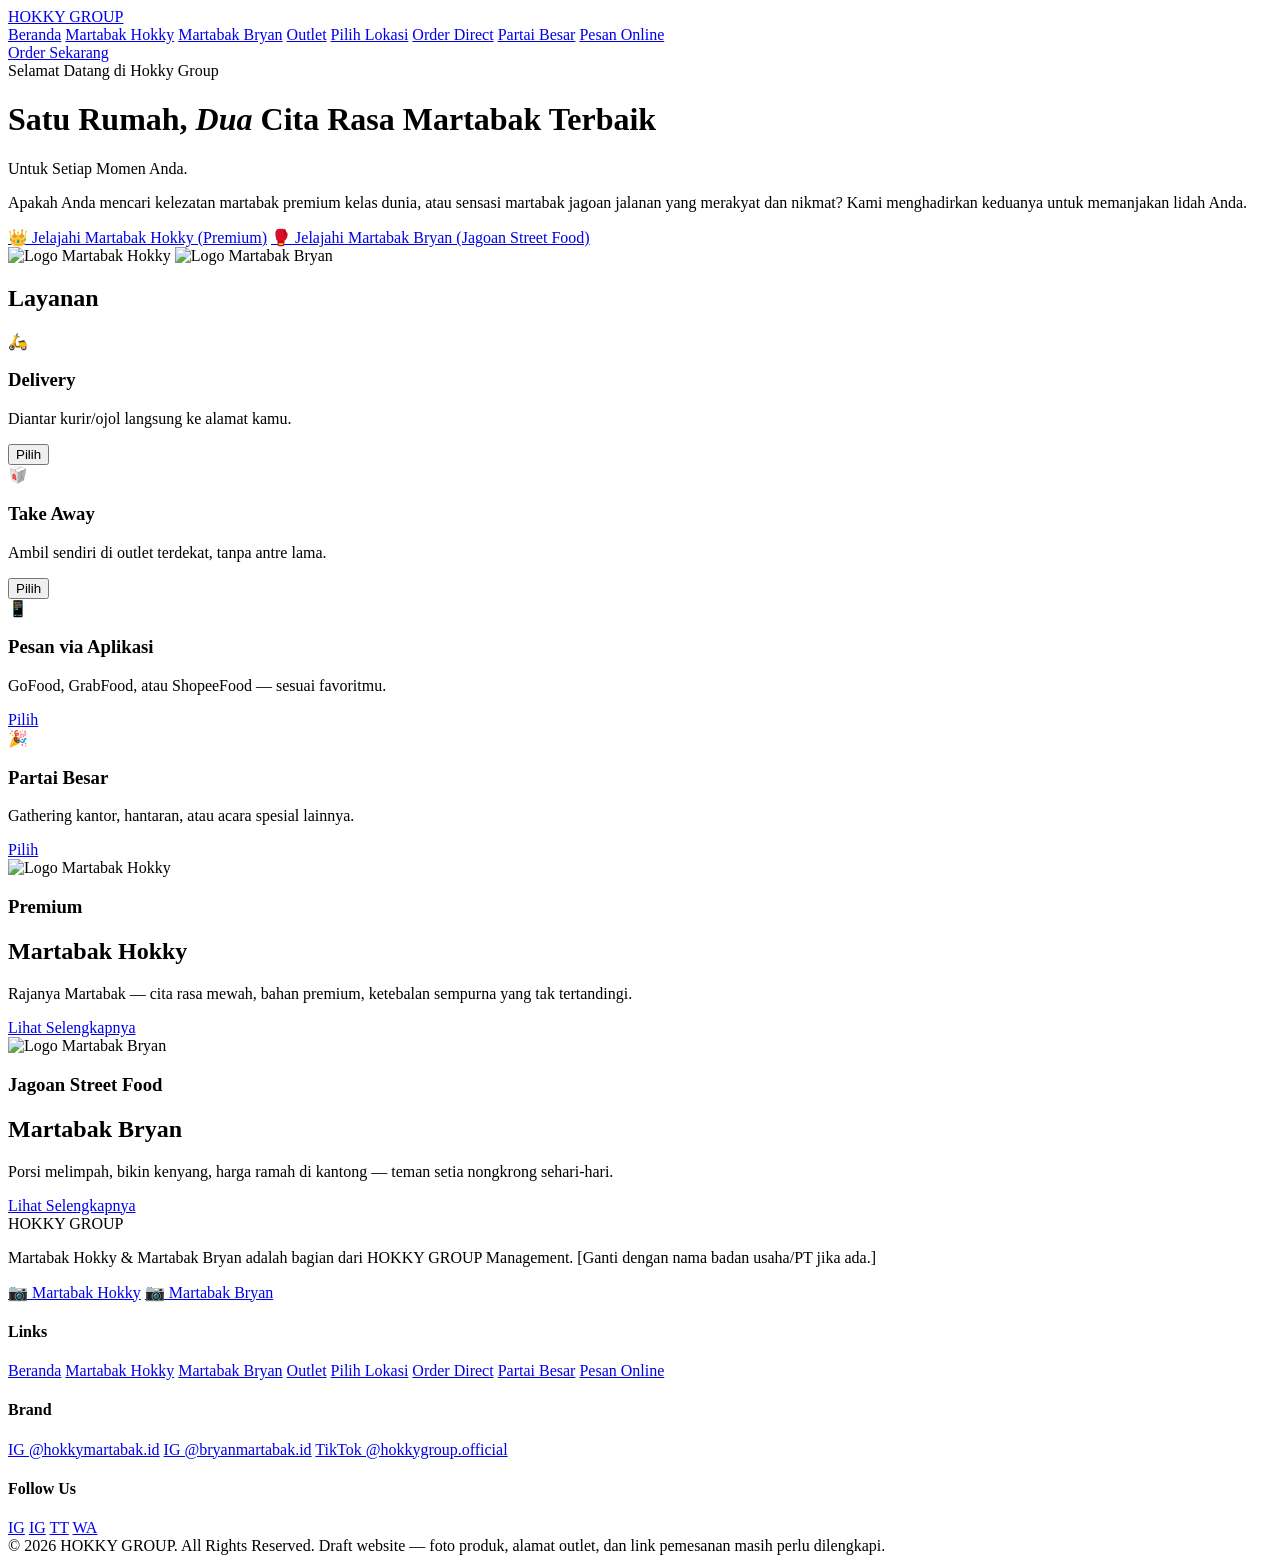
==== index.html @ 2962215b "Add files via upload" ====
<!DOCTYPE html>
<html lang="id">
<head>
<meta charset="UTF-8">
<meta name="viewport" content="width=device-width, initial-scale=1.0">
<title>Hokky Group — Martabak Hokky &amp; Martabak Bryan</title>
<link rel="preconnect" href="https://fonts.googleapis.com">
<link rel="preconnect" href="https://fonts.gstatic.com" crossorigin>
<link href="https://fonts.googleapis.com/css2?family=Playfair+Display:wght@600;700;800&family=Lora:ital,wght@0,400;0,500;0,600&family=Poppins:wght@400;500;600;700&family=Space+Grotesk:wght@500;600;700&display=swap" rel="stylesheet">
<link rel="stylesheet" href="assets/style.css">
</head>
<body>

<nav class="nav">
  <a class="nav-brand" href="index.html">
    <span>HOKKY GROUP</span>
  </a>
  <div class="nav-right">
    <div class="nav-links">
      <a href="index.html" class="active">Beranda</a>
      <a href="hokky.html">Martabak Hokky</a>
      <a href="bryan.html">Martabak Bryan</a>
      <a href="outlet.html">Outlet</a>
      <a href="lokasi-pesan.html">Pilih Lokasi</a>
      <a href="order.html">Order Direct</a>
      <a href="partai-besar.html">Partai Besar</a>
      <a href="pesan-online.html">Pesan Online</a>
    </div>
    <a class="nav-cta" href="order.html">Order Sekarang</a>
  </div>
</nav>

<!-- ============ HERO ============ -->
<header class="hero">
  <div class="hero-inner">
    <div class="hero-text">
      <div class="hero-eyebrow">Selamat Datang di Hokky Group</div>
      <h1>Satu Rumah, <em>Dua</em> Cita Rasa Martabak Terbaik</h1>
      <p class="sub">Untuk Setiap Momen Anda.</p>
      <p>Apakah Anda mencari kelezatan martabak premium kelas dunia, atau sensasi martabak jagoan jalanan yang merakyat dan nikmat? Kami menghadirkan keduanya untuk memanjakan lidah Anda.</p>
      <div class="hero-cta-row">
        <a class="hero-btn hokky" href="hokky.html">👑 Jelajahi Martabak Hokky (Premium)</a>
        <a class="hero-btn bryan" href="bryan.html">🥊 Jelajahi Martabak Bryan (Jagoan Street Food)</a>
      </div>
    </div>
    <div class="hero-visual">
      <div class="ring">
        <div class="logos">
          <img class="hokky-seal" src="assets/logo-hokky.png" alt="Logo Martabak Hokky">
          <img class="bryan-seal" src="assets/logo-bryan.png" alt="Logo Martabak Bryan">
        </div>
      </div>
    </div>
  </div>
</header>

<!-- ============ SERVICE ============ -->
<section class="section-service" id="service">
  <h2>Layanan</h2>
  <div class="service-grid">
    <div class="service-card">
      <div class="service-icon">🛵</div>
      <h3>Delivery</h3>
      <p>Diantar kurir/ojol langsung ke alamat kamu.</p>
      <button class="service-select" onclick="goOrder('delivery')">Pilih</button>
    </div>
    <div class="service-card">
      <div class="service-icon">🥡</div>
      <h3>Take Away</h3>
      <p>Ambil sendiri di outlet terdekat, tanpa antre lama.</p>
      <button class="service-select" onclick="goOrder('pickup')">Pilih</button>
    </div>
    <div class="service-card">
      <div class="service-icon">📱</div>
      <h3>Pesan via Aplikasi</h3>
      <p>GoFood, GrabFood, atau ShopeeFood — sesuai favoritmu.</p>
      <a class="service-select" href="pesan-online.html">Pilih</a>
    </div>
    <div class="service-card">
      <div class="service-icon">🎉</div>
      <h3>Partai Besar</h3>
      <p>Gathering kantor, hantaran, atau acara spesial lainnya.</p>
      <a class="service-select" href="partai-besar.html">Pilih</a>
    </div>
  </div>
</section>

<!-- ============ TEASER BRAND ============ -->
<section class="section-teaser" style="background:var(--cream);">
  <div class="teaser-grid">
    <div class="teaser-card hokky">
      <img src="assets/logo-hokky.png" alt="Logo Martabak Hokky">
      <h3>Premium</h3>
      <h2>Martabak Hokky</h2>
      <p>Rajanya Martabak — cita rasa mewah, bahan premium, ketebalan sempurna yang tak tertandingi.</p>
      <a class="btn btn-primary-hokky" href="hokky.html">Lihat Selengkapnya</a>
    </div>
    <div class="teaser-card bryan">
      <img src="assets/logo-bryan.png" alt="Logo Martabak Bryan">
      <h3>Jagoan Street Food</h3>
      <h2>Martabak Bryan</h2>
      <p>Porsi melimpah, bikin kenyang, harga ramah di kantong — teman setia nongkrong sehari-hari.</p>
      <a class="btn btn-primary-bryan" href="bryan.html">Lihat Selengkapnya</a>
    </div>
  </div>
</section>

<footer>
  <div class="footer-grid">
    <div>
      <div class="footer-brand">
        <span>HOKKY GROUP</span>
      </div>
      <p class="footer-about">Martabak Hokky &amp; Martabak Bryan adalah bagian dari HOKKY GROUP Management. [Ganti dengan nama badan usaha/PT jika ada.]</p>
      <div class="footer-about-cta">
        <a class="footer-ig-btn" href="https://www.instagram.com/hokkymartabak.id" target="_blank" rel="noopener">📷 Martabak Hokky</a>
        <a class="footer-ig-btn" href="https://www.instagram.com/bryanmartabak.id" target="_blank" rel="noopener">📷 Martabak Bryan</a>
      </div>
    </div>
    <div class="footer-col">
      <h4>Links</h4>
      <a href="index.html">Beranda</a>
      <a href="hokky.html">Martabak Hokky</a>
      <a href="bryan.html">Martabak Bryan</a>
      <a href="outlet.html">Outlet</a>
      <a href="lokasi-pesan.html">Pilih Lokasi</a>
      <a href="order.html">Order Direct</a>
      <a href="partai-besar.html">Partai Besar</a>
      <a href="pesan-online.html">Pesan Online</a>
    </div>
    <div class="footer-col">
      <h4>Brand</h4>
      <a href="https://www.instagram.com/hokkymartabak.id" target="_blank" rel="noopener">IG @hokkymartabak.id</a>
      <a href="https://www.instagram.com/bryanmartabak.id" target="_blank" rel="noopener">IG @bryanmartabak.id</a>
      <a href="#" target="_blank" rel="noopener">TikTok @hokkygroup.official</a>
    </div>
    <div class="footer-col">
      <h4>Follow Us</h4>
      <div class="social-row">
        <a class="social-badge" href="https://www.instagram.com/hokkymartabak.id" target="_blank" rel="noopener" title="Instagram Hokky">IG</a>
        <a class="social-badge" href="https://www.instagram.com/bryanmartabak.id" target="_blank" rel="noopener" title="Instagram Bryan">IG</a>
        <a class="social-badge" href="#" target="_blank" rel="noopener" title="TikTok">TT</a>
        <a class="social-badge" href="#" target="_blank" rel="noopener" title="WhatsApp">WA</a>
      </div>
    </div>
  </div>
  <div class="footer-bottom">© 2026 HOKKY GROUP. All Rights Reserved. Draft website — foto produk, alamat outlet, dan link pemesanan masih perlu dilengkapi.</div>
</footer>

<script src="assets/script.js"></script>
</body>
</html>
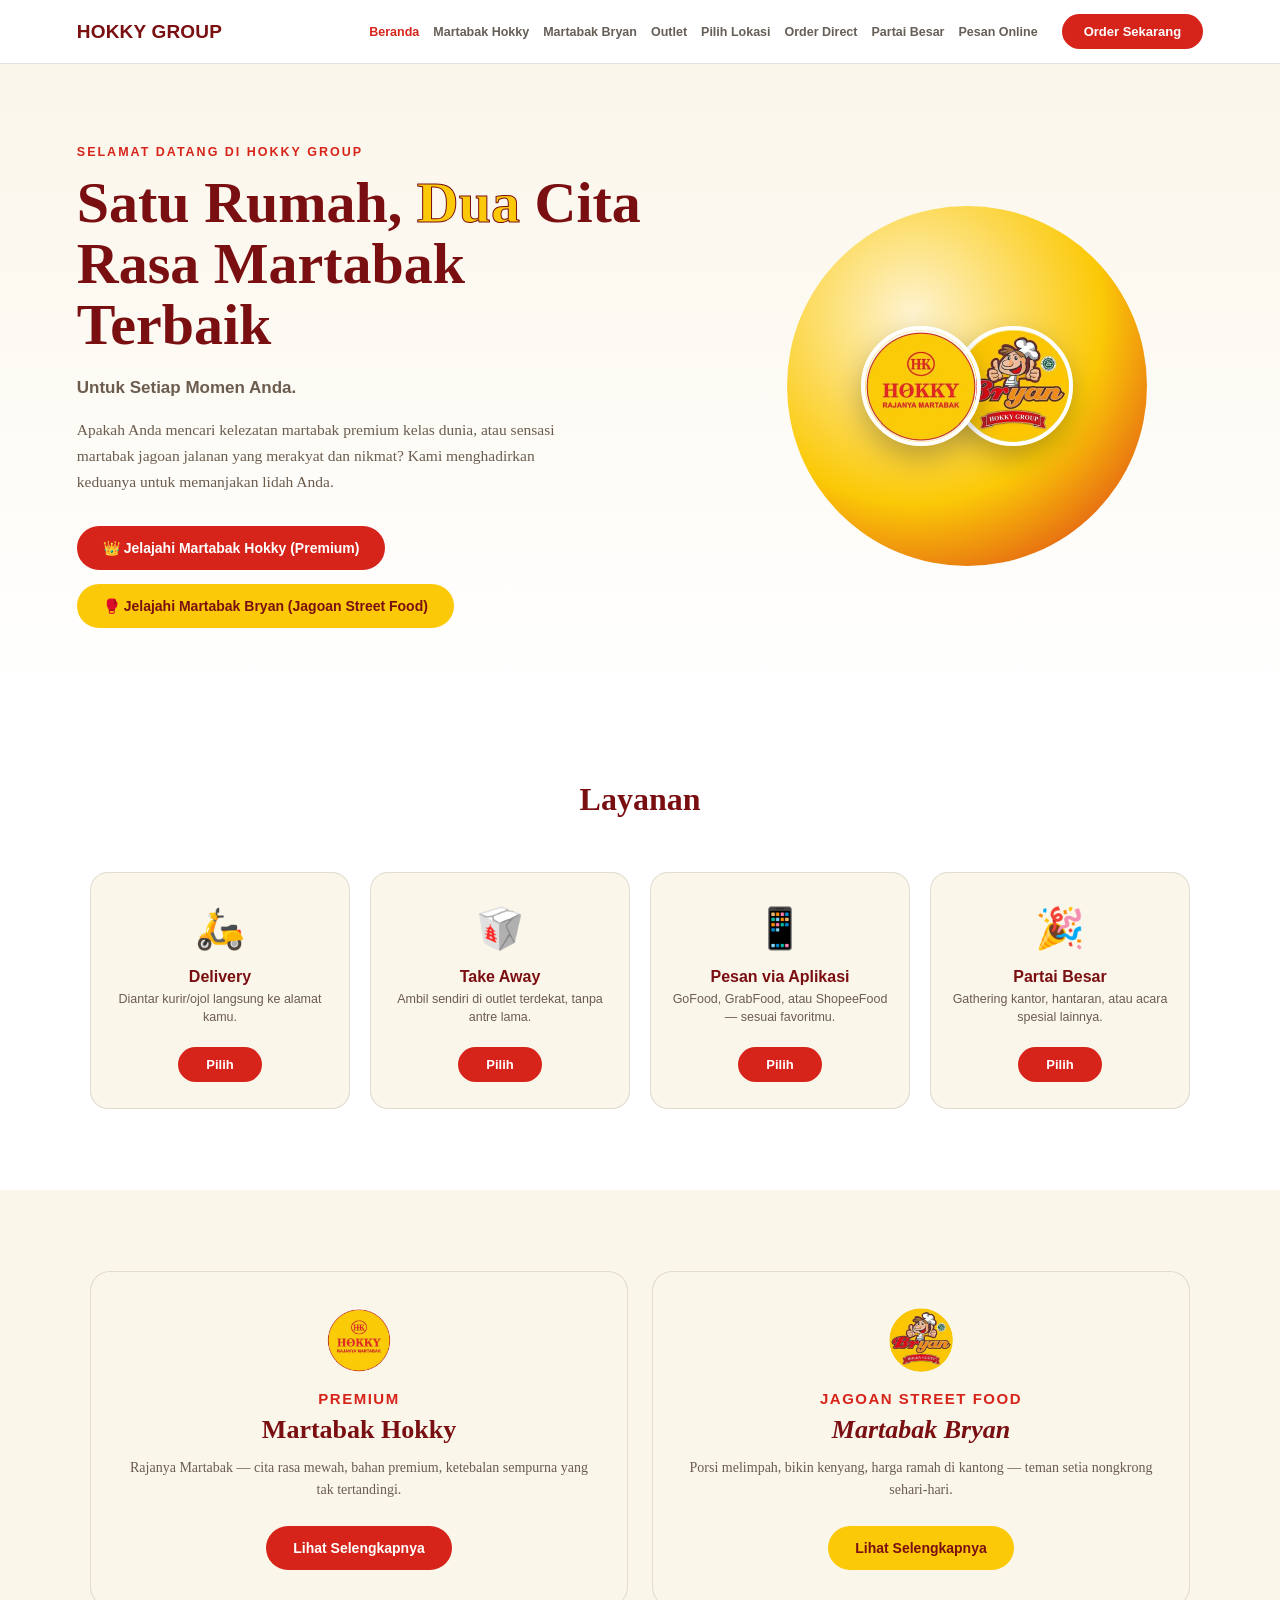
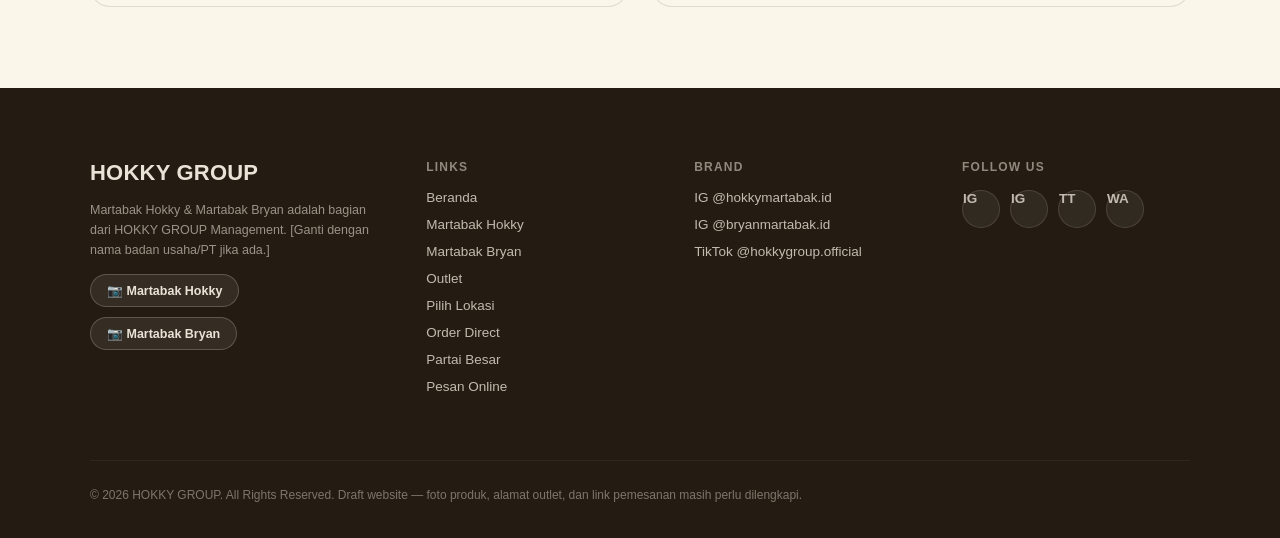
==== commit 154e01f3: "Add files via upload" ====
--- a/index.html
+++ b/index.html
@@ -7,7 +7,7 @@
 <link rel="preconnect" href="https://fonts.googleapis.com">
 <link rel="preconnect" href="https://fonts.gstatic.com" crossorigin>
 <link href="https://fonts.googleapis.com/css2?family=Playfair+Display:wght@600;700;800&family=Lora:ital,wght@0,400;0,500;0,600&family=Poppins:wght@400;500;600;700&family=Space+Grotesk:wght@500;600;700&display=swap" rel="stylesheet">
-<link rel="stylesheet" href="assets/style.css">
+<link rel="stylesheet" href="style.css">
 </head>
 <body>
 
@@ -46,8 +46,8 @@
     <div class="hero-visual">
       <div class="ring">
         <div class="logos">
-          <img class="hokky-seal" src="assets/logo-hokky.png" alt="Logo Martabak Hokky">
-          <img class="bryan-seal" src="assets/logo-bryan.png" alt="Logo Martabak Bryan">
+          <img class="hokky-seal" src="logo-hokky.png" alt="Logo Martabak Hokky">
+          <img class="bryan-seal" src="logo-bryan.png" alt="Logo Martabak Bryan">
         </div>
       </div>
     </div>
@@ -89,14 +89,14 @@
 <section class="section-teaser" style="background:var(--cream);">
   <div class="teaser-grid">
     <div class="teaser-card hokky">
-      <img src="assets/logo-hokky.png" alt="Logo Martabak Hokky">
+      <img src="logo-hokky.png" alt="Logo Martabak Hokky">
       <h3>Premium</h3>
       <h2>Martabak Hokky</h2>
       <p>Rajanya Martabak — cita rasa mewah, bahan premium, ketebalan sempurna yang tak tertandingi.</p>
       <a class="btn btn-primary-hokky" href="hokky.html">Lihat Selengkapnya</a>
     </div>
     <div class="teaser-card bryan">
-      <img src="assets/logo-bryan.png" alt="Logo Martabak Bryan">
+      <img src="logo-bryan.png" alt="Logo Martabak Bryan">
       <h3>Jagoan Street Food</h3>
       <h2>Martabak Bryan</h2>
       <p>Porsi melimpah, bikin kenyang, harga ramah di kantong — teman setia nongkrong sehari-hari.</p>
@@ -147,6 +147,6 @@
   <div class="footer-bottom">© 2026 HOKKY GROUP. All Rights Reserved. Draft website — foto produk, alamat outlet, dan link pemesanan masih perlu dilengkapi.</div>
 </footer>
 
-<script src="assets/script.js"></script>
+<script src="script.js"></script>
 </body>
 </html>
--- a/style.css
+++ b/style.css
@@ -0,0 +1,362 @@
+:root{
+  --cream:#FBF6EA;
+  --white:#FFFFFF;
+  --ink:#241C12;
+  --muted:#6b5c4e;
+  --gold:#FBC907;
+  --gold-soft:#FEF3D0;
+  --red:#D6241B;
+  --red-deep:#7A0F12;
+  --caramel:#A5672B;
+  --line:rgba(36,28,18,0.12);
+}
+*{box-sizing:border-box;}
+html{scroll-behavior:smooth;}
+body{ margin:0; background:var(--white); color:var(--ink); font-family:'Lora', serif; -webkit-font-smoothing:antialiased; }
+img,svg{display:block;max-width:100%;}
+a{color:inherit;}
+button{font-family:inherit;}
+
+.placeholder{
+  position:relative; display:flex; align-items:center; justify-content:center;
+  background:repeating-linear-gradient(135deg, rgba(0,0,0,0.05) 0 10px, rgba(0,0,0,0.02) 10px 20px);
+  border:1.5px dashed rgba(0,0,0,0.22); border-radius:14px; overflow:hidden;
+}
+.placeholder .ph-label{
+  position:absolute; bottom:8px; left:8px; font-family:'Space Grotesk',sans-serif; font-size:10px;
+  letter-spacing:.06em; text-transform:uppercase; background:rgba(255,255,255,0.9); padding:3px 7px;
+  border-radius:100px; color:#333;
+}
+.draft-note{ font-family:'Space Grotesk',sans-serif; font-size:11.5px; opacity:.6; margin-top:10px; display:block; }
+
+/* ---------- top nav ---------- */
+.nav{
+  position:sticky; top:0; z-index:40; display:flex; align-items:center; justify-content:space-between;
+  padding:14px 6vw; background:rgba(255,255,255,0.95); backdrop-filter:blur(8px);
+  border-bottom:1px solid var(--line); font-family:'Space Grotesk',sans-serif;
+}
+.nav-brand{ display:flex; align-items:center; font-weight:800; font-size:19px; letter-spacing:.01em; color:var(--red-deep); text-decoration:none; }
+.nav-right{ display:flex; align-items:center; gap:24px; }
+.nav-links{ display:flex; gap:14px; font-size:12.5px; font-weight:600; }
+.nav-links a{ text-decoration:none; color:var(--ink); opacity:.7; transition:opacity .2s; }
+.nav-links a:hover, .nav-links a.active{ opacity:1; color:var(--red); }
+@media(max-width:980px){ .nav-links{display:none;} }
+.nav-cta{
+  background:var(--red); color:#fff; text-decoration:none; font-weight:700; font-size:13px;
+  padding:10px 22px; border-radius:100px; white-space:nowrap; transition:transform .15s ease;
+}
+.nav-cta:hover{ transform:translateY(-1px); }
+
+/* ---------- page banner (pengganti hero besar di sub-halaman) ---------- */
+.page-banner{ background:linear-gradient(180deg, var(--cream) 0%, var(--white) 100%); padding:8vh 6vw 6vh; text-align:center; }
+.page-banner .eyebrow{ justify-content:center; }
+.page-banner h1{ font-family:'Playfair Display',serif; font-weight:800; font-size:clamp(28px,4vw,44px); margin:0 0 12px; color:var(--red-deep); }
+.page-banner p{ font-family:'Space Grotesk',sans-serif; font-size:15px; color:var(--muted); max-width:560px; margin:0 auto; }
+
+/* ---------- hero (khusus index) ---------- */
+.hero{ background:linear-gradient(180deg, var(--cream) 0%, var(--white) 100%); padding:9vh 6vw 8vh; }
+.hero-inner{ max-width:1180px; margin:0 auto; display:grid; grid-template-columns:1.1fr 0.9fr; gap:6vw; align-items:center; }
+@media(max-width:900px){ .hero-inner{ grid-template-columns:1fr; text-align:center; } }
+.hero-eyebrow{ font-family:'Space Grotesk',sans-serif; font-size:12.5px; letter-spacing:.16em; text-transform:uppercase; color:var(--red); font-weight:700; margin-bottom:14px; }
+.hero-text h1{ font-family:'Playfair Display',serif; font-weight:800; font-size:clamp(34px,5vw,58px); line-height:1.05; margin:0 0 18px; color:var(--red-deep); }
+.hero-text h1 em{ font-style:normal; color:var(--gold); -webkit-text-stroke:1px var(--red-deep); }
+.hero-text .sub{ font-family:'Space Grotesk',sans-serif; font-size:17px; font-weight:600; margin:0 0 14px; }
+.hero-text p{ font-size:15.5px; line-height:1.7; color:var(--muted); max-width:480px; margin:0 0 30px; }
+@media(max-width:900px){ .hero-text p{ margin-left:auto; margin-right:auto; } }
+.hero-cta-row{ display:flex; flex-wrap:wrap; gap:14px; }
+@media(max-width:900px){ .hero-cta-row{ justify-content:center; } }
+.hero-btn{
+  font-family:'Space Grotesk',sans-serif; font-weight:700; font-size:14px; padding:14px 26px; border-radius:100px;
+  text-decoration:none; display:inline-flex; align-items:center; gap:8px; transition:transform .15s ease;
+}
+.hero-btn:hover{ transform:translateY(-2px); }
+.hero-btn.hokky{ background:var(--red); color:#fff; }
+.hero-btn.bryan{ background:var(--gold); color:var(--red-deep); }
+
+.hero-visual{ position:relative; display:flex; align-items:center; justify-content:center; }
+.hero-visual .ring{
+  width:min(360px,80vw); aspect-ratio:1; border-radius:50%;
+  background:radial-gradient(circle at 35% 30%, var(--gold-soft) 0%, var(--gold) 55%, var(--red) 100%);
+  display:flex; align-items:center; justify-content:center; position:relative;
+}
+.hero-visual .logos{ display:flex; align-items:center; }
+.hero-visual .logos img{ width:120px; height:120px; border-radius:50%; border:4px solid #fff; box-shadow:0 12px 28px rgba(0,0,0,.25); }
+.hero-visual .logos img.hokky-seal{ margin-right:-28px; z-index:2; }
+
+/* ---------- service selector ---------- */
+.section-service{ background:var(--white); padding:9vh 6vw; text-align:center; }
+.section-service h2{ font-family:'Playfair Display',serif; font-weight:800; font-size:clamp(24px,3.2vw,32px); color:var(--red-deep); margin:0 0 6vh; }
+.service-grid{ display:grid; grid-template-columns:repeat(4,1fr); gap:20px; max-width:1100px; margin:0 auto; }
+@media(max-width:900px){ .service-grid{ grid-template-columns:1fr 1fr; } }
+@media(max-width:520px){ .service-grid{ grid-template-columns:1fr; } }
+.service-card{
+  border:1.5px solid var(--line); border-radius:18px; padding:32px 20px 26px;
+  display:flex; flex-direction:column; align-items:center; transition:.2s; background:var(--cream);
+}
+.service-card:hover{ border-color:var(--red); transform:translateY(-3px); }
+.service-icon{ font-size:40px; margin-bottom:16px; }
+.service-card h3{ font-family:'Space Grotesk',sans-serif; font-size:16px; font-weight:700; color:var(--red-deep); margin:0 0 4px; }
+.service-card p{ font-family:'Poppins',sans-serif; font-size:12.5px; color:var(--muted); margin:0 0 20px; line-height:1.5; }
+.service-select{
+  border:none; background:var(--red); color:#fff; font-family:'Space Grotesk',sans-serif; font-weight:700;
+  font-size:13px; padding:10px 28px; border-radius:100px; cursor:pointer; text-decoration:none; transition:transform .15s ease;
+}
+.service-select:hover{ transform:translateY(-2px); }
+
+/* ---------- teaser cards (index -> link ke halaman brand) ---------- */
+.section-teaser{ padding:9vh 6vw; }
+.teaser-grid{ display:grid; grid-template-columns:1fr 1fr; gap:24px; max-width:1100px; margin:0 auto; }
+@media(max-width:800px){ .teaser-grid{ grid-template-columns:1fr; } }
+.teaser-card{ border-radius:20px; padding:36px; border:1px solid var(--line); background:var(--cream); text-align:center; }
+.teaser-card img{ width:64px; height:64px; border-radius:50%; margin:0 auto 18px; }
+.teaser-card h3{ font-size:15px; font-family:'Space Grotesk',sans-serif; color:var(--red); text-transform:uppercase; letter-spacing:.1em; margin:0 0 8px; }
+.teaser-card h2{ margin:0 0 12px; }
+.teaser-card.hokky h2{ font-family:'Playfair Display',serif; font-weight:800; font-size:26px; color:var(--red-deep); }
+.teaser-card.bryan h2{ font-family:'Playfair Display',serif; font-style:italic; font-weight:700; font-size:26px; color:var(--red-deep); }
+.teaser-card p{ font-size:14px; color:var(--muted); line-height:1.6; margin:0 0 24px; }
+
+/* ---------- brand pages ---------- */
+section.brand{ padding:9vh 6vw; }
+.brand-hokky{ background:var(--white); }
+.brand-bryan{ background:var(--cream); }
+
+.eyebrow{ font-family:'Space Grotesk',sans-serif; font-size:12px; letter-spacing:.16em; text-transform:uppercase; margin-bottom:12px; display:flex; align-items:center; gap:10px; font-weight:700; }
+.eyebrow::before{ content:''; width:24px; height:2px; background:currentColor; display:inline-block; }
+.brand-hokky .eyebrow{ color:var(--red); }
+.brand-bryan .eyebrow{ color:var(--caramel); }
+
+.section-head{ max-width:720px; margin:0 auto 6vh; display:flex; flex-direction:column; gap:14px; text-align:center; align-items:center; }
+.section-head-row{ display:flex; align-items:center; gap:16px; flex-direction:column; }
+.section-head-row img{ width:72px; height:72px; border-radius:50%; }
+.brand-hokky h2{ font-family:'Playfair Display',serif; font-weight:800; font-size:clamp(28px,3.6vw,40px); margin:0; color:var(--red-deep); }
+.brand-bryan h2{ font-family:'Playfair Display',serif; font-style:italic; font-weight:700; font-size:clamp(28px,3.6vw,40px); margin:0; color:var(--red-deep); }
+.section-head h3.sub{ font-family:'Space Grotesk',sans-serif; font-size:15px; font-weight:600; margin:0; color:var(--red); }
+.section-head p.lede{ font-size:15px; line-height:1.7; color:var(--muted); margin:0; }
+.target-line{ font-family:'Space Grotesk',sans-serif; font-size:12.5px; color:var(--muted); margin-top:4px; }
+.target-line b{ font-weight:700; color:var(--ink); }
+
+.grid3{ display:grid; grid-template-columns:repeat(3,1fr); gap:20px; margin:0 auto 6vh; max-width:1100px; }
+@media(max-width:820px){ .grid3{ grid-template-columns:1fr 1fr; } }
+@media(max-width:560px){ .grid3{ grid-template-columns:1fr; } }
+
+.product-card{ border-radius:16px; overflow:hidden; background:#fff; border:1px solid var(--line); text-align:left; }
+.brand-hokky .product-card{ border-top:3px solid var(--red); }
+.brand-bryan .product-card{ border-top:3px solid var(--gold); }
+.product-photo{ aspect-ratio:4/3; overflow:hidden; }
+.product-photo img{ width:100%; height:100%; object-fit:cover; display:block; }
+.product-card .cap{ padding:16px 18px 20px; }
+.brand-hokky .product-card .cap h3{ font-family:'Playfair Display',serif; font-weight:700; font-size:16.5px; margin:0 0 6px; color:var(--red-deep); }
+.brand-bryan .product-card .cap h3{ font-family:'Playfair Display',serif; font-style:italic; font-weight:700; font-size:16.5px; margin:0 0 6px; color:var(--red-deep); }
+.product-card .cap p{ font-size:13px; color:var(--muted); margin:0; line-height:1.55; }
+
+.outlet-row{ display:flex; flex-wrap:wrap; gap:10px; margin:0 auto 5vh; max-width:700px; justify-content:center; }
+.chip{ font-family:'Space Grotesk',sans-serif; font-size:12.5px; font-weight:600; padding:8px 16px; border-radius:100px; border:1px solid var(--line); background:#fff; }
+.brand-hokky .chip{ border-color:rgba(214,36,27,.3); color:var(--red-deep); }
+.brand-bryan .chip{ border-color:rgba(165,103,43,.35); color:var(--caramel); }
+
+.cta-row{ display:flex; flex-wrap:wrap; gap:14px; justify-content:center; }
+.btn{ font-family:'Space Grotesk',sans-serif; font-weight:700; font-size:14px; padding:13px 26px; border-radius:100px; text-decoration:none; display:inline-flex; align-items:center; gap:8px; border:1.5px solid transparent; transition:transform .15s ease; cursor:pointer; }
+.btn:hover{ transform:translateY(-2px); }
+.btn-primary-hokky{ background:var(--red); color:#fff; }
+.btn-ghost-hokky{ border-color:var(--red); color:var(--red-deep); background:#fff; }
+.btn-primary-bryan{ background:var(--gold); color:var(--red-deep); }
+.btn-ghost-bryan{ border-color:var(--caramel); color:var(--caramel); background:#fff; }
+
+/* ---------- lokasi outlet ---------- */
+.section-lokasi{ background:var(--white); padding:9vh 6vw; }
+.tabs{ display:flex; gap:10px; flex-wrap:wrap; margin-bottom:5vh; font-family:'Space Grotesk',sans-serif; justify-content:center; }
+.tab-btn{
+  padding:10px 20px; border-radius:100px; border:1.5px solid var(--line); background:#fff;
+  font-size:13.5px; font-weight:700; cursor:pointer; color:var(--ink); opacity:.55; transition:.2s;
+}
+.tab-btn.active{ opacity:1; background:var(--red); color:#fff; border-color:var(--red); }
+.outlet-grid{ display:grid; grid-template-columns:repeat(3,1fr); gap:18px; max-width:1100px; margin:0 auto; }
+@media(max-width:820px){ .outlet-grid{ grid-template-columns:1fr 1fr; } }
+@media(max-width:560px){ .outlet-grid{ grid-template-columns:1fr; } }
+.outlet-card{ background:var(--cream); border:1px solid var(--line); border-radius:16px; padding:20px; }
+.outlet-card .obrand{ font-family:'Space Grotesk',sans-serif; font-size:11px; letter-spacing:.08em; text-transform:uppercase; font-weight:700; margin-bottom:8px; }
+.outlet-card[data-brand="hokky"] .obrand{ color:var(--red-deep); }
+.outlet-card[data-brand="bryan"] .obrand{ color:var(--caramel); }
+.outlet-card h4{ font-family:'Space Grotesk',sans-serif; font-size:16px; margin:0 0 8px; }
+.outlet-card .meta{ font-family:'Space Grotesk',sans-serif; font-size:12.5px; color:var(--muted); line-height:1.7; margin-bottom:14px; }
+.outlet-card a.maps{ font-family:'Space Grotesk',sans-serif; font-size:12.5px; font-weight:700; text-decoration:none; color:var(--red); display:inline-flex; align-items:center; gap:6px; }
+.city-group{ max-width:1100px; margin:0 auto 6vh; }
+.city-heading{ font-family:'Playfair Display',serif; font-style:italic; font-weight:700; font-size:22px; color:var(--red-deep); margin:0 0 20px; text-align:center; }
+
+/* ---------- pesan online ---------- */
+.section-order{ background:var(--cream); padding:9vh 6vw; }
+.section-order .section-head h2{ font-family:'Playfair Display',serif; color:var(--red-deep); }
+.section-order .section-head p{ font-family:'Space Grotesk',sans-serif; font-size:14.5px; color:var(--muted); }
+.order-cols{ display:grid; grid-template-columns:1fr 1fr; gap:20px; max-width:1000px; margin:0 auto; }
+@media(max-width:760px){ .order-cols{ grid-template-columns:1fr; } }
+.order-col{ background:#fff; border:1px solid var(--line); border-radius:18px; padding:26px; }
+.order-col h3{ font-family:'Space Grotesk',sans-serif; font-size:16px; margin:0 0 16px; display:flex; align-items:center; gap:10px; color:var(--red-deep); }
+.order-col h3 img{ width:32px;height:32px;border-radius:50%; }
+.order-btns{ display:flex; flex-wrap:wrap; gap:10px; }
+.order-btns .btn{ font-size:13px; padding:11px 18px; }
+.btn-gofood{ background:#00AA13; color:#fff; }
+.btn-grab{ background:#00B14F; color:#fff; }
+.btn-shopee{ background:#EE4D2D; color:#fff; }
+.btn-wa{ background:#25D366; color:#fff; }
+
+/* ---------- form pesan direct ---------- */
+.direct-banner{ background:var(--red); color:#fff; padding:6vh 6vw; text-align:center; }
+.direct-banner h1{ font-family:'Playfair Display',serif; font-style:italic; font-weight:700; font-size:clamp(24px,3.4vw,38px); letter-spacing:.01em; margin:0 0 18px; }
+.direct-perks{ display:flex; flex-wrap:wrap; gap:14px; justify-content:center; font-family:'Space Grotesk',sans-serif; font-size:13px; }
+.direct-perks span{ background:rgba(255,255,255,.14); border:1px solid rgba(255,255,255,.3); padding:9px 16px; border-radius:100px; }
+
+.direct-form-wrap{ background:var(--white); padding:9vh 6vw; display:flex; justify-content:center; }
+.direct-form{ width:min(680px, 100%); background:var(--cream); border-radius:22px; padding:40px; border:1px solid var(--line); }
+.direct-form h3{ font-family:'Playfair Display',serif; font-style:italic; font-weight:700; font-size:22px; color:var(--red-deep); margin:0 0 24px; }
+.field{ margin-bottom:18px; display:flex; flex-direction:column; gap:6px; }
+.field label{ font-family:'Space Grotesk',sans-serif; font-size:13px; font-weight:700; color:var(--red-deep); }
+.field input, .field select, .field textarea{
+  font-family:'Poppins',sans-serif; font-size:14px; padding:12px 14px; border-radius:10px;
+  border:1.5px solid var(--line); background:#fff; color:var(--ink); resize:vertical;
+}
+.field input:focus, .field select:focus, .field textarea:focus{ outline:none; border-color:var(--red); }
+.field-row{ display:grid; grid-template-columns:1fr 1fr; gap:14px; }
+@media(max-width:520px){ .field-row{ grid-template-columns:1fr; } }
+.fulfill-toggle{ display:flex; gap:10px; flex-wrap:wrap; }
+.fulfill-option{
+  flex:1; min-width:180px; display:flex; align-items:center; gap:10px; cursor:pointer;
+  border:1.5px solid var(--line); border-radius:12px; padding:12px 14px; font-family:'Poppins',sans-serif; font-size:13.5px; background:#fff;
+  transition:.15s;
+}
+.fulfill-option:has(input:checked){ border-color:var(--red); background:rgba(214,36,27,.05); }
+.fulfill-option input{ accent-color:var(--red); }
+.submit-btn{
+  width:100%; margin-top:8px; background:var(--red); color:#fff; border:none; padding:15px; border-radius:12px;
+  font-family:'Space Grotesk',sans-serif; font-weight:700; font-size:15px; cursor:pointer; transition:transform .15s ease;
+}
+.submit-btn:hover{ transform:translateY(-2px); }
+.form-note{ font-family:'Space Grotesk',sans-serif; font-size:11.5px; color:var(--muted); margin-top:10px; text-align:center; }
+
+/* ---------- footer ---------- */
+footer{ background:var(--ink); color:#E9E2D6; padding:8vh 6vw 4vh; font-family:'Space Grotesk',sans-serif; }
+.footer-grid{ display:grid; grid-template-columns:1.3fr 1fr 1fr 1fr; gap:40px; max-width:1100px; margin:0 auto 6vh; }
+@media(max-width:820px){ .footer-grid{ grid-template-columns:1fr 1fr; } }
+@media(max-width:520px){ .footer-grid{ grid-template-columns:1fr; } }
+.footer-brand{ display:flex; align-items:center; font-weight:800; font-size:22px; letter-spacing:.01em; margin-bottom:14px; }
+.footer-about-cta{ display:flex; flex-wrap:wrap; gap:10px; margin-top:14px; }
+.footer-ig-btn{
+  display:inline-flex; align-items:center; gap:6px; font-family:'Space Grotesk',sans-serif; font-size:12.5px; font-weight:700;
+  padding:8px 16px; border-radius:100px; text-decoration:none; background:rgba(255,255,255,.08); border:1px solid rgba(255,255,255,.2); color:#E9E2D6;
+}
+.footer-ig-btn:hover{ background:rgba(255,255,255,.14); }
+.footer-about{ font-size:12.5px; opacity:.6; max-width:280px; line-height:1.6; }
+.footer-col h4{ font-size:12px; letter-spacing:.1em; text-transform:uppercase; opacity:.55; margin:0 0 16px; }
+.footer-col a{ display:block; text-decoration:none; opacity:.8; font-size:13.5px; margin-bottom:12px; }
+.footer-col a:hover{ opacity:1; }
+.social-row{ display:flex; gap:10px; flex-wrap:wrap; }
+.social-badge{
+  width:38px; height:38px; border-radius:50%; background:rgba(255,255,255,.08); border:1px solid rgba(255,255,255,.16);
+  display:flex; align-items:center; justify-content:center; font-size:11px; font-weight:700; text-decoration:none; color:#E9E2D6;
+}
+.footer-bottom{ max-width:1100px; margin:0 auto; border-top:1px solid rgba(255,255,255,.12); padding-top:3vh; font-size:12px; opacity:.45; }
+
+/* ---------- pilih lokasi (select location) ---------- */
+.location-wrap{ padding:6vh 6vw 10vh; }
+.location-wrap h1{ font-family:'Playfair Display',serif; font-weight:800; font-size:clamp(26px,3.6vw,36px); color:var(--red-deep); margin:0 0 5vh; text-align:center; }
+.location-grid{ display:grid; grid-template-columns:1.4fr 1fr; gap:24px; max-width:1180px; margin:0 auto; align-items:start; }
+@media(max-width:900px){ .location-grid{ grid-template-columns:1fr; } }
+.map-box{ border-radius:18px; overflow:hidden; border:1px solid var(--line); background:var(--cream); aspect-ratio:16/11; }
+.map-box iframe{ width:100%; height:100%; border:0; }
+
+.loc-panel{ border:1px solid var(--line); border-radius:18px; padding:10px; background:#fff; }
+.loc-tabs{ display:flex; border-bottom:1px solid var(--line); margin-bottom:20px; }
+.loc-tab{
+  flex:1; text-align:center; padding:14px 10px; font-family:'Space Grotesk',sans-serif; font-weight:700; font-size:14px;
+  color:var(--muted); cursor:pointer; border-bottom:3px solid transparent; background:none; border-top:none; border-left:none; border-right:none;
+}
+.loc-tab.active{ color:var(--red); border-bottom-color:var(--red); }
+.loc-panel-body{ padding:0 14px 14px; }
+.loc-panel-body input[type="text"]{
+  width:100%; font-family:'Poppins',sans-serif; font-size:14px; padding:14px 16px; border-radius:10px;
+  border:1.5px solid var(--line); margin-bottom:16px;
+}
+.loc-panel-body input[type="text"]:focus{ outline:none; border-color:var(--red); }
+.outlet-pick-list{ display:flex; flex-direction:column; gap:10px; max-height:280px; overflow-y:auto; margin-bottom:16px; }
+.outlet-pick{
+  display:flex; align-items:center; justify-content:space-between; gap:10px; padding:12px 14px; border-radius:12px;
+  border:1.5px solid var(--line); cursor:pointer; font-family:'Space Grotesk',sans-serif; font-size:13.5px; background:var(--cream);
+}
+.outlet-pick .op-brand{ font-size:10.5px; letter-spacing:.06em; text-transform:uppercase; opacity:.6; display:block; }
+.outlet-pick.selected{ border-color:var(--red); background:rgba(214,36,27,.06); }
+.loc-continue{
+  width:100%; background:var(--red); color:#fff; border:none; padding:15px; border-radius:12px;
+  font-family:'Space Grotesk',sans-serif; font-weight:700; font-size:15px; cursor:pointer; transition:transform .15s ease;
+}
+.loc-continue:hover{ transform:translateY(-2px); }
+.loc-continue:disabled{ opacity:.5; cursor:not-allowed; transform:none; }
+.loc-label{ display:block; font-family:'Space Grotesk',sans-serif; font-size:12.5px; font-weight:700; color:var(--red-deep); margin-bottom:8px; }
+.loc-panel-body textarea{
+  width:100%; font-family:'Poppins',sans-serif; font-size:14px; padding:14px 16px; border-radius:10px;
+  border:1.5px solid var(--line); margin-bottom:16px; resize:vertical;
+}
+.loc-panel-body textarea:focus{ outline:none; border-color:var(--red); }
+.avail-alert{
+  font-family:'Space Grotesk',sans-serif; font-size:13px; font-weight:700; padding:14px 16px; border-radius:12px;
+  margin-bottom:18px; display:none;
+}
+.avail-alert.warn{ display:block; background:rgba(214,36,27,.08); color:var(--red-deep); border:1px solid rgba(214,36,27,.25); }
+.avail-alert.ok{ display:block; background:rgba(0,170,19,.08); color:#0a7a10; border:1px solid rgba(0,170,19,.25); }
+
+/* ---------- partai besar (large order wizard) ---------- */
+.wizard-wrap{ padding:6vh 6vw 10vh; max-width:820px; margin:0 auto; }
+.wizard-wrap h1{ font-family:'Playfair Display',serif; font-weight:800; font-size:clamp(26px,3.6vw,36px); color:var(--red-deep); margin:0 0 6vh; text-align:center; }
+
+.stepper{ display:flex; align-items:flex-start; justify-content:space-between; margin-bottom:6vh; position:relative; }
+.stepper::before{ content:''; position:absolute; top:11px; left:5%; right:5%; height:2px; background:var(--line); z-index:0; }
+.step{ position:relative; z-index:1; display:flex; flex-direction:column; align-items:center; gap:10px; flex:1; }
+.step .dot{ width:24px; height:24px; border-radius:50%; background:var(--white); border:2px solid var(--line); }
+.step .label{ font-family:'Space Grotesk',sans-serif; font-size:12px; font-weight:700; color:var(--muted); text-align:center; }
+.step.active .dot{ background:var(--red); border-color:var(--red); }
+.step.active .label{ color:var(--red); }
+.step.done .dot{ background:var(--red-deep); border-color:var(--red-deep); }
+
+.wizard-panel{ display:none; }
+.wizard-panel.active{ display:block; }
+.wizard-panel h2{ font-family:'Space Grotesk',sans-serif; font-size:18px; color:var(--red-deep); margin:0 0 22px; }
+
+.wiz-field{ margin-bottom:18px; display:flex; flex-direction:column; gap:6px; }
+.wiz-field label{ font-family:'Space Grotesk',sans-serif; font-size:13px; font-weight:700; color:var(--red-deep); }
+.wiz-field input, .wiz-field select, .wiz-field textarea{
+  font-family:'Poppins',sans-serif; font-size:14px; padding:12px 14px; border-radius:10px;
+  border:1.5px solid var(--line); background:#fff; color:var(--ink); resize:vertical;
+}
+.wiz-field input:focus, .wiz-field select:focus, .wiz-field textarea:focus{ outline:none; border-color:var(--red); }
+.wiz-row{ display:grid; grid-template-columns:1fr 1fr; gap:14px; }
+@media(max-width:560px){ .wiz-row{ grid-template-columns:1fr; } }
+
+.contact-block{ border:1px solid var(--line); border-radius:14px; padding:18px; margin-bottom:18px; background:var(--cream); }
+.contact-block h3{ font-family:'Space Grotesk',sans-serif; font-size:13.5px; margin:0 0 14px; color:var(--red-deep); }
+.add-contact-btn{
+  background:var(--gold); color:var(--red-deep); border:none; padding:10px 20px; border-radius:100px;
+  font-family:'Space Grotesk',sans-serif; font-weight:700; font-size:13px; cursor:pointer;
+}
+
+.menu-pick-card{ display:flex; align-items:center; justify-content:space-between; gap:14px; border:1px solid var(--line); border-radius:14px; padding:16px 18px; margin-bottom:12px; background:#fff; }
+.menu-pick-card .mp-name{ font-family:'Space Grotesk',sans-serif; font-size:13.5px; font-weight:600; }
+.menu-pick-card .mp-controls{ display:flex; align-items:center; gap:8px; flex:none; }
+.qty-btn{ width:30px; height:30px; border-radius:50%; border:1.5px solid var(--line); background:#fff; cursor:pointer; font-weight:700; color:var(--red-deep); }
+.qty-val{ min-width:22px; text-align:center; font-family:'Space Grotesk',sans-serif; font-weight:700; }
+.add-basket-btn{ background:var(--red); color:#fff; border:none; padding:8px 16px; border-radius:100px; font-family:'Space Grotesk',sans-serif; font-weight:700; font-size:12.5px; cursor:pointer; }
+
+.basket-list{ display:flex; flex-direction:column; gap:12px; margin-bottom:20px; }
+.basket-item{ display:flex; align-items:center; justify-content:space-between; border:1px solid var(--line); border-radius:14px; padding:14px 18px; background:var(--cream); }
+.basket-item .bi-name{ font-family:'Space Grotesk',sans-serif; font-size:13.5px; font-weight:600; }
+.basket-item .bi-qty{ font-family:'Space Grotesk',sans-serif; font-size:12.5px; color:var(--muted); }
+.remove-btn{ background:none; border:none; color:var(--red); font-size:13px; font-weight:700; cursor:pointer; font-family:'Space Grotesk',sans-serif; }
+.basket-empty{ font-family:'Space Grotesk',sans-serif; font-size:13.5px; color:var(--muted); text-align:center; padding:30px 0; }
+
+.summary-block{ border:1px solid var(--line); border-radius:14px; padding:20px; margin-bottom:16px; background:var(--cream); }
+.summary-block h3{ font-family:'Space Grotesk',sans-serif; font-size:13px; text-transform:uppercase; letter-spacing:.08em; color:var(--red-deep); margin:0 0 12px; }
+.summary-block p{ font-family:'Poppins',sans-serif; font-size:13.5px; margin:0 0 6px; color:var(--ink); }
+
+.wiz-nav{ display:flex; justify-content:space-between; gap:14px; margin-top:28px; }
+.wiz-btn{ font-family:'Space Grotesk',sans-serif; font-weight:700; font-size:14px; padding:13px 28px; border-radius:100px; border:none; cursor:pointer; transition:transform .15s ease; }
+.wiz-btn:hover{ transform:translateY(-2px); }
+.wiz-btn.next{ background:var(--red); color:#fff; margin-left:auto; }
+.wiz-btn.back{ background:#fff; border:1.5px solid var(--line); color:var(--ink); }
+.wiz-btn.submit{ background:#25D366; color:#fff; margin-left:auto; }
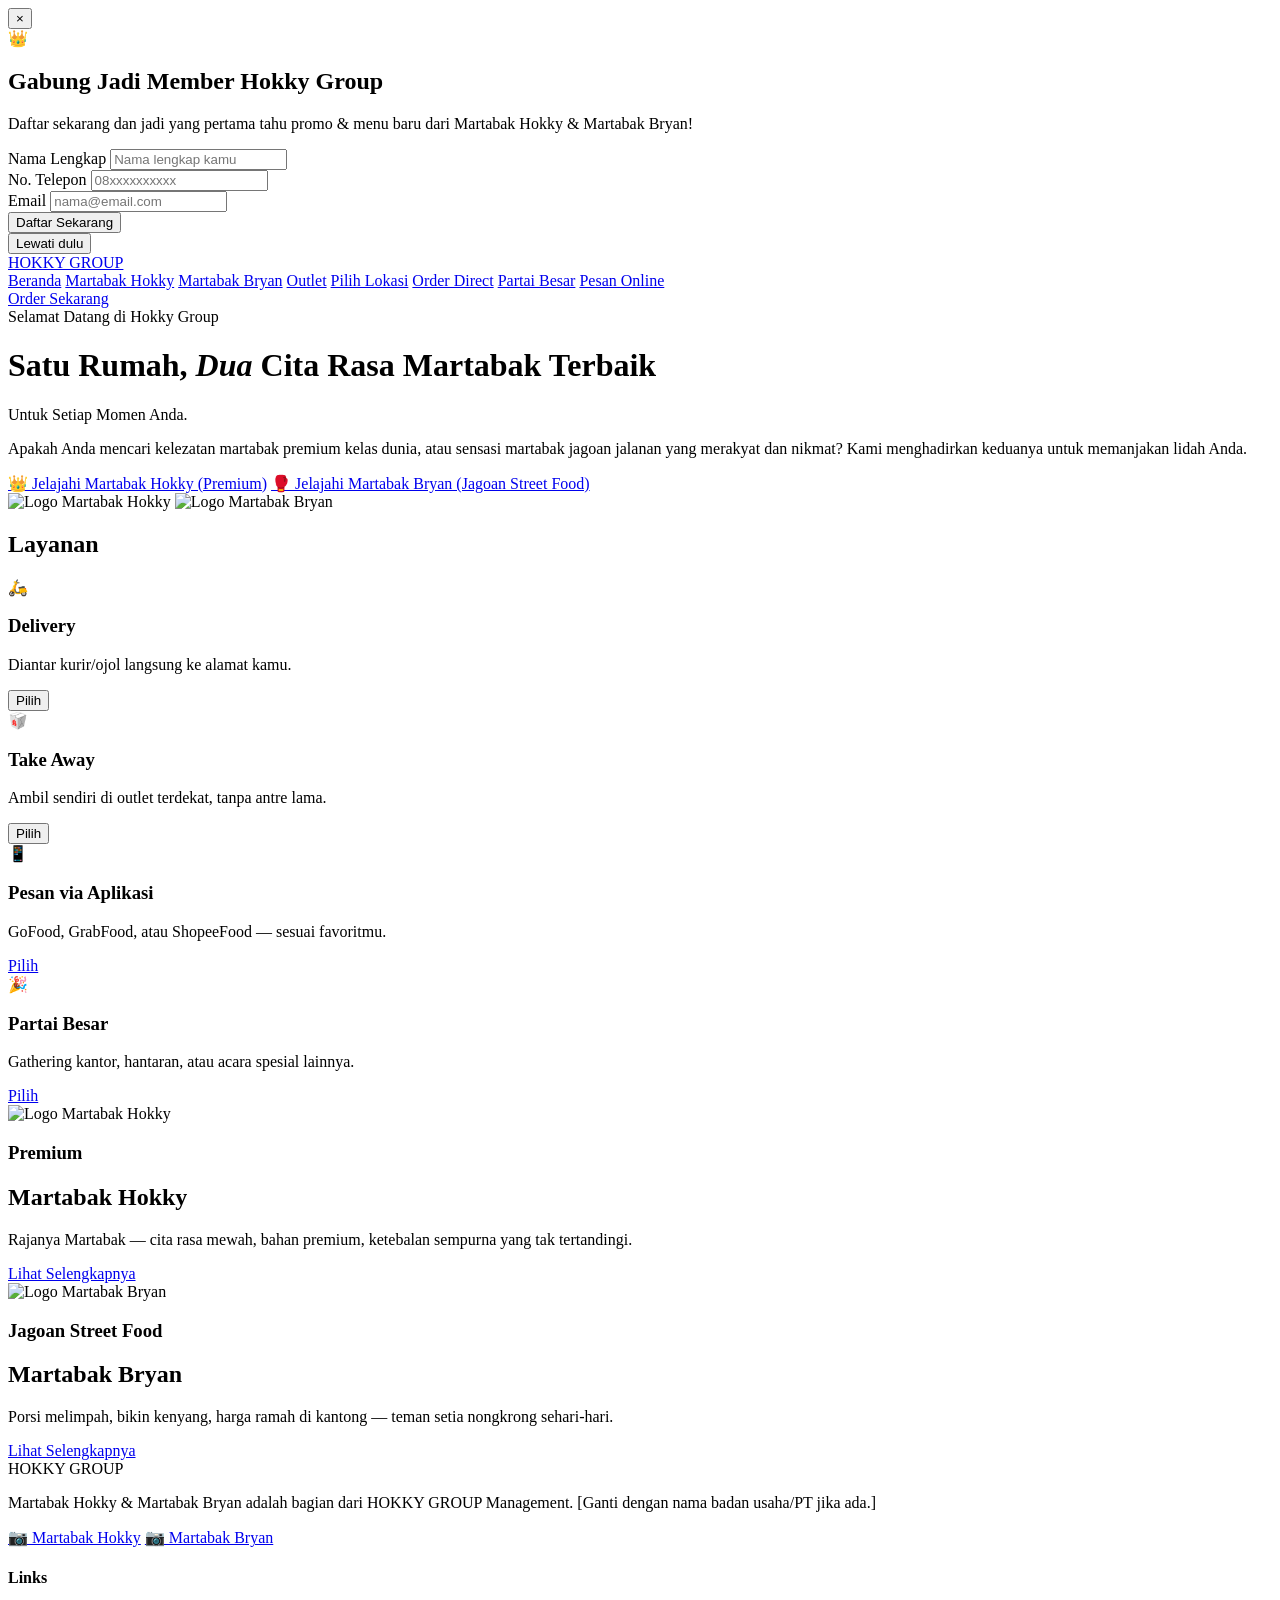
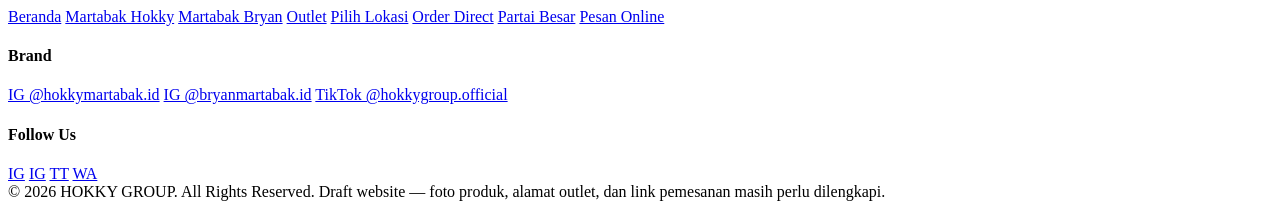
==== commit 3629bba1: "Add files via upload" ====
--- a/index.html
+++ b/index.html
@@ -7,9 +7,34 @@
 <link rel="preconnect" href="https://fonts.googleapis.com">
 <link rel="preconnect" href="https://fonts.gstatic.com" crossorigin>
 <link href="https://fonts.googleapis.com/css2?family=Playfair+Display:wght@600;700;800&family=Lora:ital,wght@0,400;0,500;0,600&family=Poppins:wght@400;500;600;700&family=Space+Grotesk:wght@500;600;700&display=swap" rel="stylesheet">
-<link rel="stylesheet" href="style.css">
+<link rel="stylesheet" href="assets/style.css">
 </head>
 <body>
+
+<div class="membership-overlay" id="membershipOverlay">
+  <div class="membership-modal">
+    <button class="membership-close" id="membershipClose" aria-label="Tutup">&times;</button>
+    <div class="membership-icon">👑</div>
+    <h2>Gabung Jadi Member Hokky Group</h2>
+    <p class="mm-desc">Daftar sekarang dan jadi yang pertama tahu promo &amp; menu baru dari Martabak Hokky &amp; Martabak Bryan!</p>
+    <form id="membershipForm">
+      <div class="field">
+        <label for="mNama">Nama Lengkap</label>
+        <input type="text" id="mNama" placeholder="Nama lengkap kamu" required>
+      </div>
+      <div class="field">
+        <label for="mTelp">No. Telepon</label>
+        <input type="tel" id="mTelp" placeholder="08xxxxxxxxxx" required>
+      </div>
+      <div class="field">
+        <label for="mEmail">Email</label>
+        <input type="email" id="mEmail" placeholder="nama@email.com" required>
+      </div>
+      <button type="submit" class="submit-btn">Daftar Sekarang</button>
+    </form>
+    <button type="button" class="membership-skip" id="membershipSkip">Lewati dulu</button>
+  </div>
+</div>
 
 <nav class="nav">
   <a class="nav-brand" href="index.html">
@@ -46,8 +71,8 @@
     <div class="hero-visual">
       <div class="ring">
         <div class="logos">
-          <img class="hokky-seal" src="logo-hokky.png" alt="Logo Martabak Hokky">
-          <img class="bryan-seal" src="logo-bryan.png" alt="Logo Martabak Bryan">
+          <img class="hokky-seal" src="assets/logo-hokky.png" alt="Logo Martabak Hokky">
+          <img class="bryan-seal" src="assets/logo-bryan.png" alt="Logo Martabak Bryan">
         </div>
       </div>
     </div>
@@ -89,14 +114,14 @@
 <section class="section-teaser" style="background:var(--cream);">
   <div class="teaser-grid">
     <div class="teaser-card hokky">
-      <img src="logo-hokky.png" alt="Logo Martabak Hokky">
+      <img src="assets/logo-hokky.png" alt="Logo Martabak Hokky">
       <h3>Premium</h3>
       <h2>Martabak Hokky</h2>
       <p>Rajanya Martabak — cita rasa mewah, bahan premium, ketebalan sempurna yang tak tertandingi.</p>
       <a class="btn btn-primary-hokky" href="hokky.html">Lihat Selengkapnya</a>
     </div>
     <div class="teaser-card bryan">
-      <img src="logo-bryan.png" alt="Logo Martabak Bryan">
+      <img src="assets/logo-bryan.png" alt="Logo Martabak Bryan">
       <h3>Jagoan Street Food</h3>
       <h2>Martabak Bryan</h2>
       <p>Porsi melimpah, bikin kenyang, harga ramah di kantong — teman setia nongkrong sehari-hari.</p>
@@ -147,6 +172,6 @@
   <div class="footer-bottom">© 2026 HOKKY GROUP. All Rights Reserved. Draft website — foto produk, alamat outlet, dan link pemesanan masih perlu dilengkapi.</div>
 </footer>
 
-<script src="script.js"></script>
+<script src="assets/script.js"></script>
 </body>
 </html>
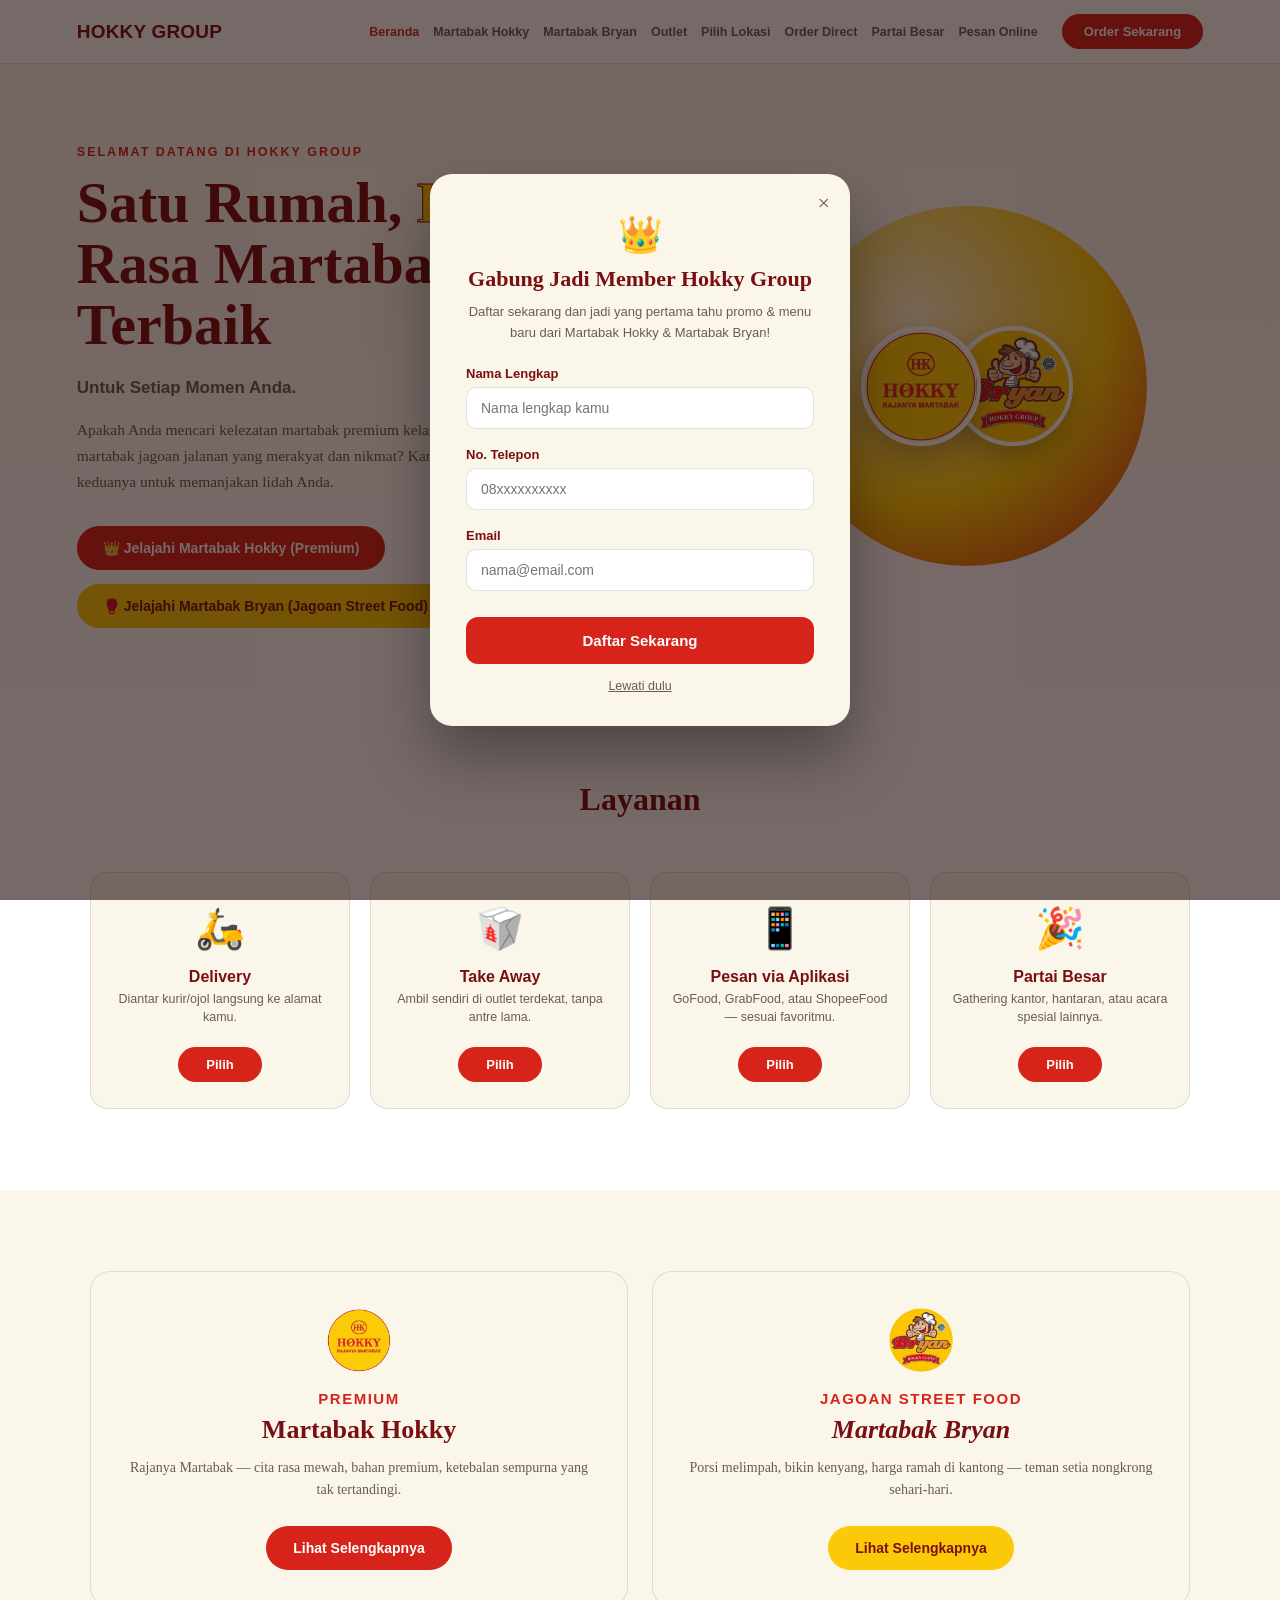
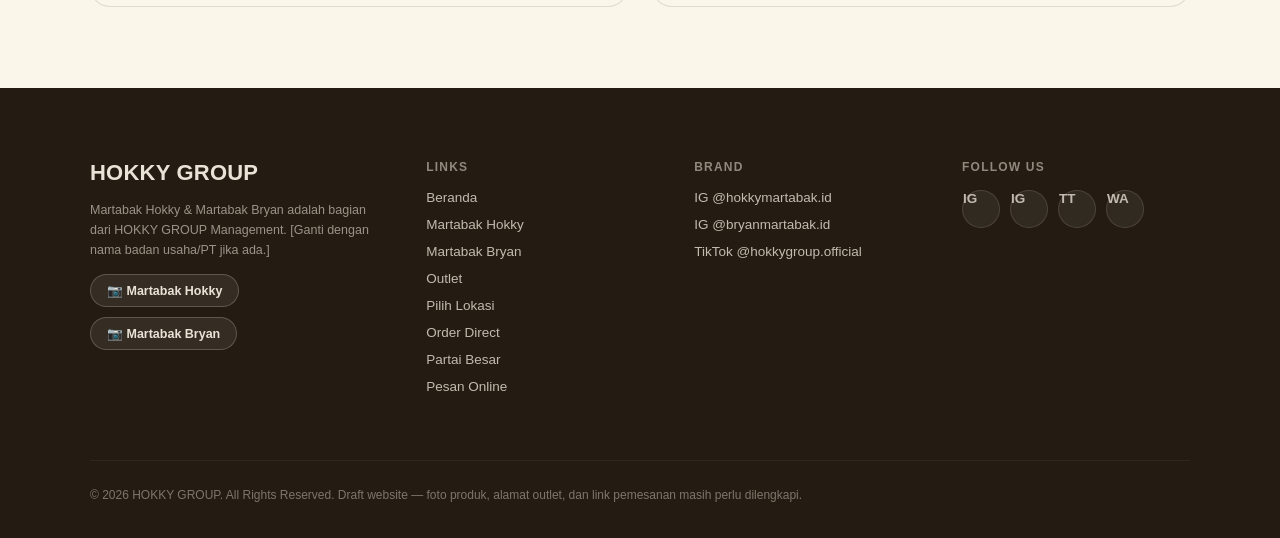
==== commit 7ed25600: "Add files via upload" ====
--- a/index.html
+++ b/index.html
@@ -7,7 +7,7 @@
 <link rel="preconnect" href="https://fonts.googleapis.com">
 <link rel="preconnect" href="https://fonts.gstatic.com" crossorigin>
 <link href="https://fonts.googleapis.com/css2?family=Playfair+Display:wght@600;700;800&family=Lora:ital,wght@0,400;0,500;0,600&family=Poppins:wght@400;500;600;700&family=Space+Grotesk:wght@500;600;700&display=swap" rel="stylesheet">
-<link rel="stylesheet" href="assets/style.css">
+<link rel="stylesheet" href="style.css">
 </head>
 <body>
 
@@ -71,8 +71,8 @@
     <div class="hero-visual">
       <div class="ring">
         <div class="logos">
-          <img class="hokky-seal" src="assets/logo-hokky.png" alt="Logo Martabak Hokky">
-          <img class="bryan-seal" src="assets/logo-bryan.png" alt="Logo Martabak Bryan">
+          <img class="hokky-seal" src="logo-hokky.png" alt="Logo Martabak Hokky">
+          <img class="bryan-seal" src="logo-bryan.png" alt="Logo Martabak Bryan">
         </div>
       </div>
     </div>
@@ -114,14 +114,14 @@
 <section class="section-teaser" style="background:var(--cream);">
   <div class="teaser-grid">
     <div class="teaser-card hokky">
-      <img src="assets/logo-hokky.png" alt="Logo Martabak Hokky">
+      <img src="logo-hokky.png" alt="Logo Martabak Hokky">
       <h3>Premium</h3>
       <h2>Martabak Hokky</h2>
       <p>Rajanya Martabak — cita rasa mewah, bahan premium, ketebalan sempurna yang tak tertandingi.</p>
       <a class="btn btn-primary-hokky" href="hokky.html">Lihat Selengkapnya</a>
     </div>
     <div class="teaser-card bryan">
-      <img src="assets/logo-bryan.png" alt="Logo Martabak Bryan">
+      <img src="logo-bryan.png" alt="Logo Martabak Bryan">
       <h3>Jagoan Street Food</h3>
       <h2>Martabak Bryan</h2>
       <p>Porsi melimpah, bikin kenyang, harga ramah di kantong — teman setia nongkrong sehari-hari.</p>
@@ -172,6 +172,6 @@
   <div class="footer-bottom">© 2026 HOKKY GROUP. All Rights Reserved. Draft website — foto produk, alamat outlet, dan link pemesanan masih perlu dilengkapi.</div>
 </footer>
 
-<script src="assets/script.js"></script>
+<script src="script.js"></script>
 </body>
 </html>
--- a/style.css
+++ b/style.css
@@ -0,0 +1,388 @@
+:root{
+  --cream:#FBF6EA;
+  --white:#FFFFFF;
+  --ink:#241C12;
+  --muted:#6b5c4e;
+  --gold:#FBC907;
+  --gold-soft:#FEF3D0;
+  --red:#D6241B;
+  --red-deep:#7A0F12;
+  --caramel:#A5672B;
+  --line:rgba(36,28,18,0.12);
+}
+*{box-sizing:border-box;}
+html{scroll-behavior:smooth;}
+body{ margin:0; background:var(--white); color:var(--ink); font-family:'Lora', serif; -webkit-font-smoothing:antialiased; }
+img,svg{display:block;max-width:100%;}
+a{color:inherit;}
+button{font-family:inherit;}
+
+.placeholder{
+  position:relative; display:flex; align-items:center; justify-content:center;
+  background:repeating-linear-gradient(135deg, rgba(0,0,0,0.05) 0 10px, rgba(0,0,0,0.02) 10px 20px);
+  border:1.5px dashed rgba(0,0,0,0.22); border-radius:14px; overflow:hidden;
+}
+.placeholder .ph-label{
+  position:absolute; bottom:8px; left:8px; font-family:'Space Grotesk',sans-serif; font-size:10px;
+  letter-spacing:.06em; text-transform:uppercase; background:rgba(255,255,255,0.9); padding:3px 7px;
+  border-radius:100px; color:#333;
+}
+.draft-note{ font-family:'Space Grotesk',sans-serif; font-size:11.5px; opacity:.6; margin-top:10px; display:block; }
+
+/* ---------- top nav ---------- */
+.nav{
+  position:sticky; top:0; z-index:40; display:flex; align-items:center; justify-content:space-between;
+  padding:14px 6vw; background:rgba(255,255,255,0.95); backdrop-filter:blur(8px);
+  border-bottom:1px solid var(--line); font-family:'Space Grotesk',sans-serif;
+}
+.nav-brand{ display:flex; align-items:center; font-weight:800; font-size:19px; letter-spacing:.01em; color:var(--red-deep); text-decoration:none; }
+.nav-right{ display:flex; align-items:center; gap:24px; }
+.nav-links{ display:flex; gap:14px; font-size:12.5px; font-weight:600; }
+.nav-links a{ text-decoration:none; color:var(--ink); opacity:.7; transition:opacity .2s; }
+.nav-links a:hover, .nav-links a.active{ opacity:1; color:var(--red); }
+@media(max-width:980px){ .nav-links{display:none;} }
+.nav-cta{
+  background:var(--red); color:#fff; text-decoration:none; font-weight:700; font-size:13px;
+  padding:10px 22px; border-radius:100px; white-space:nowrap; transition:transform .15s ease;
+}
+.nav-cta:hover{ transform:translateY(-1px); }
+
+/* ---------- page banner (pengganti hero besar di sub-halaman) ---------- */
+.page-banner{ background:linear-gradient(180deg, var(--cream) 0%, var(--white) 100%); padding:8vh 6vw 6vh; text-align:center; }
+.page-banner .eyebrow{ justify-content:center; }
+.page-banner h1{ font-family:'Playfair Display',serif; font-weight:800; font-size:clamp(28px,4vw,44px); margin:0 0 12px; color:var(--red-deep); }
+.page-banner p{ font-family:'Space Grotesk',sans-serif; font-size:15px; color:var(--muted); max-width:560px; margin:0 auto; }
+
+/* ---------- hero (khusus index) ---------- */
+.hero{ background:linear-gradient(180deg, var(--cream) 0%, var(--white) 100%); padding:9vh 6vw 8vh; }
+.hero-inner{ max-width:1180px; margin:0 auto; display:grid; grid-template-columns:1.1fr 0.9fr; gap:6vw; align-items:center; }
+@media(max-width:900px){ .hero-inner{ grid-template-columns:1fr; text-align:center; } }
+.hero-eyebrow{ font-family:'Space Grotesk',sans-serif; font-size:12.5px; letter-spacing:.16em; text-transform:uppercase; color:var(--red); font-weight:700; margin-bottom:14px; }
+.hero-text h1{ font-family:'Playfair Display',serif; font-weight:800; font-size:clamp(34px,5vw,58px); line-height:1.05; margin:0 0 18px; color:var(--red-deep); }
+.hero-text h1 em{ font-style:normal; color:var(--gold); -webkit-text-stroke:1px var(--red-deep); }
+.hero-text .sub{ font-family:'Space Grotesk',sans-serif; font-size:17px; font-weight:600; margin:0 0 14px; }
+.hero-text p{ font-size:15.5px; line-height:1.7; color:var(--muted); max-width:480px; margin:0 0 30px; }
+@media(max-width:900px){ .hero-text p{ margin-left:auto; margin-right:auto; } }
+.hero-cta-row{ display:flex; flex-wrap:wrap; gap:14px; }
+@media(max-width:900px){ .hero-cta-row{ justify-content:center; } }
+.hero-btn{
+  font-family:'Space Grotesk',sans-serif; font-weight:700; font-size:14px; padding:14px 26px; border-radius:100px;
+  text-decoration:none; display:inline-flex; align-items:center; gap:8px; transition:transform .15s ease;
+}
+.hero-btn:hover{ transform:translateY(-2px); }
+.hero-btn.hokky{ background:var(--red); color:#fff; }
+.hero-btn.bryan{ background:var(--gold); color:var(--red-deep); }
+
+.hero-visual{ position:relative; display:flex; align-items:center; justify-content:center; }
+.hero-visual .ring{
+  width:min(360px,80vw); aspect-ratio:1; border-radius:50%;
+  background:radial-gradient(circle at 35% 30%, var(--gold-soft) 0%, var(--gold) 55%, var(--red) 100%);
+  display:flex; align-items:center; justify-content:center; position:relative;
+}
+.hero-visual .logos{ display:flex; align-items:center; }
+.hero-visual .logos img{ width:120px; height:120px; border-radius:50%; border:4px solid #fff; box-shadow:0 12px 28px rgba(0,0,0,.25); }
+.hero-visual .logos img.hokky-seal{ margin-right:-28px; z-index:2; }
+
+/* ---------- service selector ---------- */
+.section-service{ background:var(--white); padding:9vh 6vw; text-align:center; }
+.section-service h2{ font-family:'Playfair Display',serif; font-weight:800; font-size:clamp(24px,3.2vw,32px); color:var(--red-deep); margin:0 0 6vh; }
+.service-grid{ display:grid; grid-template-columns:repeat(4,1fr); gap:20px; max-width:1100px; margin:0 auto; }
+@media(max-width:900px){ .service-grid{ grid-template-columns:1fr 1fr; } }
+@media(max-width:520px){ .service-grid{ grid-template-columns:1fr; } }
+.service-card{
+  border:1.5px solid var(--line); border-radius:18px; padding:32px 20px 26px;
+  display:flex; flex-direction:column; align-items:center; transition:.2s; background:var(--cream);
+}
+.service-card:hover{ border-color:var(--red); transform:translateY(-3px); }
+.service-icon{ font-size:40px; margin-bottom:16px; }
+.service-card h3{ font-family:'Space Grotesk',sans-serif; font-size:16px; font-weight:700; color:var(--red-deep); margin:0 0 4px; }
+.service-card p{ font-family:'Poppins',sans-serif; font-size:12.5px; color:var(--muted); margin:0 0 20px; line-height:1.5; }
+.service-select{
+  border:none; background:var(--red); color:#fff; font-family:'Space Grotesk',sans-serif; font-weight:700;
+  font-size:13px; padding:10px 28px; border-radius:100px; cursor:pointer; text-decoration:none; transition:transform .15s ease;
+}
+.service-select:hover{ transform:translateY(-2px); }
+
+/* ---------- teaser cards (index -> link ke halaman brand) ---------- */
+.section-teaser{ padding:9vh 6vw; }
+.teaser-grid{ display:grid; grid-template-columns:1fr 1fr; gap:24px; max-width:1100px; margin:0 auto; }
+@media(max-width:800px){ .teaser-grid{ grid-template-columns:1fr; } }
+.teaser-card{ border-radius:20px; padding:36px; border:1px solid var(--line); background:var(--cream); text-align:center; }
+.teaser-card img{ width:64px; height:64px; border-radius:50%; margin:0 auto 18px; }
+.teaser-card h3{ font-size:15px; font-family:'Space Grotesk',sans-serif; color:var(--red); text-transform:uppercase; letter-spacing:.1em; margin:0 0 8px; }
+.teaser-card h2{ margin:0 0 12px; }
+.teaser-card.hokky h2{ font-family:'Playfair Display',serif; font-weight:800; font-size:26px; color:var(--red-deep); }
+.teaser-card.bryan h2{ font-family:'Playfair Display',serif; font-style:italic; font-weight:700; font-size:26px; color:var(--red-deep); }
+.teaser-card p{ font-size:14px; color:var(--muted); line-height:1.6; margin:0 0 24px; }
+
+/* ---------- brand pages ---------- */
+section.brand{ padding:9vh 6vw; }
+.brand-hokky{ background:var(--white); }
+.brand-bryan{ background:var(--cream); }
+
+.eyebrow{ font-family:'Space Grotesk',sans-serif; font-size:12px; letter-spacing:.16em; text-transform:uppercase; margin-bottom:12px; display:flex; align-items:center; gap:10px; font-weight:700; }
+.eyebrow::before{ content:''; width:24px; height:2px; background:currentColor; display:inline-block; }
+.brand-hokky .eyebrow{ color:var(--red); }
+.brand-bryan .eyebrow{ color:var(--caramel); }
+
+.section-head{ max-width:720px; margin:0 auto 6vh; display:flex; flex-direction:column; gap:14px; text-align:center; align-items:center; }
+.section-head-row{ display:flex; align-items:center; gap:16px; flex-direction:column; }
+.section-head-row img{ width:72px; height:72px; border-radius:50%; }
+.brand-hokky h2{ font-family:'Playfair Display',serif; font-weight:800; font-size:clamp(28px,3.6vw,40px); margin:0; color:var(--red-deep); }
+.brand-bryan h2{ font-family:'Playfair Display',serif; font-style:italic; font-weight:700; font-size:clamp(28px,3.6vw,40px); margin:0; color:var(--red-deep); }
+.section-head h3.sub{ font-family:'Space Grotesk',sans-serif; font-size:15px; font-weight:600; margin:0; color:var(--red); }
+.section-head p.lede{ font-size:15px; line-height:1.7; color:var(--muted); margin:0; }
+.target-line{ font-family:'Space Grotesk',sans-serif; font-size:12.5px; color:var(--muted); margin-top:4px; }
+.target-line b{ font-weight:700; color:var(--ink); }
+
+.grid3{ display:grid; grid-template-columns:repeat(3,1fr); gap:20px; margin:0 auto 6vh; max-width:1100px; }
+@media(max-width:820px){ .grid3{ grid-template-columns:1fr 1fr; } }
+@media(max-width:560px){ .grid3{ grid-template-columns:1fr; } }
+
+.product-card{ border-radius:16px; overflow:hidden; background:#fff; border:1px solid var(--line); text-align:left; }
+.brand-hokky .product-card{ border-top:3px solid var(--red); }
+.brand-bryan .product-card{ border-top:3px solid var(--gold); }
+.product-photo{ aspect-ratio:4/3; overflow:hidden; }
+.product-photo img{ width:100%; height:100%; object-fit:cover; display:block; }
+.product-card .cap{ padding:16px 18px 20px; }
+.brand-hokky .product-card .cap h3{ font-family:'Playfair Display',serif; font-weight:700; font-size:16.5px; margin:0 0 6px; color:var(--red-deep); }
+.brand-bryan .product-card .cap h3{ font-family:'Playfair Display',serif; font-style:italic; font-weight:700; font-size:16.5px; margin:0 0 6px; color:var(--red-deep); }
+.product-card .cap p{ font-size:13px; color:var(--muted); margin:0; line-height:1.55; }
+
+.outlet-row{ display:flex; flex-wrap:wrap; gap:10px; margin:0 auto 5vh; max-width:700px; justify-content:center; }
+.chip{ font-family:'Space Grotesk',sans-serif; font-size:12.5px; font-weight:600; padding:8px 16px; border-radius:100px; border:1px solid var(--line); background:#fff; }
+.brand-hokky .chip{ border-color:rgba(214,36,27,.3); color:var(--red-deep); }
+.brand-bryan .chip{ border-color:rgba(165,103,43,.35); color:var(--caramel); }
+
+.cta-row{ display:flex; flex-wrap:wrap; gap:14px; justify-content:center; }
+.btn{ font-family:'Space Grotesk',sans-serif; font-weight:700; font-size:14px; padding:13px 26px; border-radius:100px; text-decoration:none; display:inline-flex; align-items:center; gap:8px; border:1.5px solid transparent; transition:transform .15s ease; cursor:pointer; }
+.btn:hover{ transform:translateY(-2px); }
+.btn-primary-hokky{ background:var(--red); color:#fff; }
+.btn-ghost-hokky{ border-color:var(--red); color:var(--red-deep); background:#fff; }
+.btn-primary-bryan{ background:var(--gold); color:var(--red-deep); }
+.btn-ghost-bryan{ border-color:var(--caramel); color:var(--caramel); background:#fff; }
+
+/* ---------- lokasi outlet ---------- */
+.section-lokasi{ background:var(--white); padding:9vh 6vw; }
+.tabs{ display:flex; gap:10px; flex-wrap:wrap; margin-bottom:5vh; font-family:'Space Grotesk',sans-serif; justify-content:center; }
+.tab-btn{
+  padding:10px 20px; border-radius:100px; border:1.5px solid var(--line); background:#fff;
+  font-size:13.5px; font-weight:700; cursor:pointer; color:var(--ink); opacity:.55; transition:.2s;
+}
+.tab-btn.active{ opacity:1; background:var(--red); color:#fff; border-color:var(--red); }
+.outlet-grid{ display:grid; grid-template-columns:repeat(3,1fr); gap:18px; max-width:1100px; margin:0 auto; }
+@media(max-width:820px){ .outlet-grid{ grid-template-columns:1fr 1fr; } }
+@media(max-width:560px){ .outlet-grid{ grid-template-columns:1fr; } }
+.outlet-card{ background:var(--cream); border:1px solid var(--line); border-radius:16px; padding:20px; }
+.outlet-card .obrand{ font-family:'Space Grotesk',sans-serif; font-size:11px; letter-spacing:.08em; text-transform:uppercase; font-weight:700; margin-bottom:8px; }
+.outlet-card[data-brand="hokky"] .obrand{ color:var(--red-deep); }
+.outlet-card[data-brand="bryan"] .obrand{ color:var(--caramel); }
+.outlet-card h4{ font-family:'Space Grotesk',sans-serif; font-size:16px; margin:0 0 8px; }
+.outlet-card .meta{ font-family:'Space Grotesk',sans-serif; font-size:12.5px; color:var(--muted); line-height:1.7; margin-bottom:14px; }
+.outlet-card a.maps{ font-family:'Space Grotesk',sans-serif; font-size:12.5px; font-weight:700; text-decoration:none; color:var(--red); display:inline-flex; align-items:center; gap:6px; }
+.city-group{ max-width:1100px; margin:0 auto 6vh; }
+.city-heading{ font-family:'Playfair Display',serif; font-style:italic; font-weight:700; font-size:22px; color:var(--red-deep); margin:0 0 20px; text-align:center; }
+
+/* ---------- pesan online ---------- */
+.section-order{ background:var(--cream); padding:9vh 6vw; }
+.section-order .section-head h2{ font-family:'Playfair Display',serif; color:var(--red-deep); }
+.section-order .section-head p{ font-family:'Space Grotesk',sans-serif; font-size:14.5px; color:var(--muted); }
+.order-cols{ display:grid; grid-template-columns:1fr 1fr; gap:20px; max-width:1000px; margin:0 auto; }
+@media(max-width:760px){ .order-cols{ grid-template-columns:1fr; } }
+.order-col{ background:#fff; border:1px solid var(--line); border-radius:18px; padding:26px; }
+.order-col h3{ font-family:'Space Grotesk',sans-serif; font-size:16px; margin:0 0 16px; display:flex; align-items:center; gap:10px; color:var(--red-deep); }
+.order-col h3 img{ width:32px;height:32px;border-radius:50%; }
+.order-btns{ display:flex; flex-wrap:wrap; gap:10px; }
+.order-btns .btn{ font-size:13px; padding:11px 18px; }
+.btn-gofood{ background:#00AA13; color:#fff; }
+.btn-grab{ background:#00B14F; color:#fff; }
+.btn-shopee{ background:#EE4D2D; color:#fff; }
+.btn-wa{ background:#25D366; color:#fff; }
+
+/* ---------- form pesan direct ---------- */
+.direct-banner{ background:var(--red); color:#fff; padding:6vh 6vw; text-align:center; }
+.direct-banner h1{ font-family:'Playfair Display',serif; font-style:italic; font-weight:700; font-size:clamp(24px,3.4vw,38px); letter-spacing:.01em; margin:0 0 18px; }
+.direct-perks{ display:flex; flex-wrap:wrap; gap:14px; justify-content:center; font-family:'Space Grotesk',sans-serif; font-size:13px; }
+.direct-perks span{ background:rgba(255,255,255,.14); border:1px solid rgba(255,255,255,.3); padding:9px 16px; border-radius:100px; }
+
+.direct-form-wrap{ background:var(--white); padding:9vh 6vw; display:flex; justify-content:center; }
+.direct-form{ width:min(680px, 100%); background:var(--cream); border-radius:22px; padding:40px; border:1px solid var(--line); }
+.direct-form h3{ font-family:'Playfair Display',serif; font-style:italic; font-weight:700; font-size:22px; color:var(--red-deep); margin:0 0 24px; }
+.field{ margin-bottom:18px; display:flex; flex-direction:column; gap:6px; }
+.field label{ font-family:'Space Grotesk',sans-serif; font-size:13px; font-weight:700; color:var(--red-deep); }
+.field input, .field select, .field textarea{
+  font-family:'Poppins',sans-serif; font-size:14px; padding:12px 14px; border-radius:10px;
+  border:1.5px solid var(--line); background:#fff; color:var(--ink); resize:vertical;
+}
+.field input:focus, .field select:focus, .field textarea:focus{ outline:none; border-color:var(--red); }
+.field-row{ display:grid; grid-template-columns:1fr 1fr; gap:14px; }
+@media(max-width:520px){ .field-row{ grid-template-columns:1fr; } }
+.fulfill-toggle{ display:flex; gap:10px; flex-wrap:wrap; }
+.fulfill-option{
+  flex:1; min-width:180px; display:flex; align-items:center; gap:10px; cursor:pointer;
+  border:1.5px solid var(--line); border-radius:12px; padding:12px 14px; font-family:'Poppins',sans-serif; font-size:13.5px; background:#fff;
+  transition:.15s;
+}
+.fulfill-option:has(input:checked){ border-color:var(--red); background:rgba(214,36,27,.05); }
+.fulfill-option input{ accent-color:var(--red); }
+.submit-btn{
+  width:100%; margin-top:8px; background:var(--red); color:#fff; border:none; padding:15px; border-radius:12px;
+  font-family:'Space Grotesk',sans-serif; font-weight:700; font-size:15px; cursor:pointer; transition:transform .15s ease;
+}
+.submit-btn:hover{ transform:translateY(-2px); }
+.form-note{ font-family:'Space Grotesk',sans-serif; font-size:11.5px; color:var(--muted); margin-top:10px; text-align:center; }
+
+/* ---------- membership modal ---------- */
+.membership-overlay{
+  position:fixed; inset:0; background:rgba(27,8,6,0.6); z-index:100;
+  display:flex; align-items:center; justify-content:center; padding:20px;
+  opacity:0; pointer-events:none; transition:opacity .25s ease;
+}
+.membership-overlay.show{ opacity:1; pointer-events:auto; }
+.membership-modal{
+  background:var(--cream); border-radius:22px; padding:40px 36px 32px; max-width:420px; width:100%;
+  position:relative; text-align:center; box-shadow:0 30px 60px rgba(0,0,0,.35);
+  transform:translateY(14px); transition:transform .25s ease;
+}
+.membership-overlay.show .membership-modal{ transform:translateY(0); }
+.membership-close{
+  position:absolute; top:14px; right:16px; background:none; border:none; font-size:22px; cursor:pointer; color:var(--muted);
+  line-height:1; padding:4px;
+}
+.membership-icon{ font-size:36px; margin-bottom:10px; }
+.membership-modal h2{ font-family:'Playfair Display',serif; font-weight:800; font-size:22px; color:var(--red-deep); margin:0 0 10px; }
+.membership-modal p.mm-desc{ font-family:'Space Grotesk',sans-serif; font-size:13px; color:var(--muted); margin:0 0 22px; line-height:1.6; }
+.membership-modal form{ text-align:left; }
+.membership-skip{
+  display:block; margin:14px auto 0; background:none; border:none; color:var(--muted); font-family:'Space Grotesk',sans-serif;
+  font-size:12.5px; text-decoration:underline; cursor:pointer;
+}
+
+/* ---------- footer ---------- */
+footer{ background:var(--ink); color:#E9E2D6; padding:8vh 6vw 4vh; font-family:'Space Grotesk',sans-serif; }
+.footer-grid{ display:grid; grid-template-columns:1.3fr 1fr 1fr 1fr; gap:40px; max-width:1100px; margin:0 auto 6vh; }
+@media(max-width:820px){ .footer-grid{ grid-template-columns:1fr 1fr; } }
+@media(max-width:520px){ .footer-grid{ grid-template-columns:1fr; } }
+.footer-brand{ display:flex; align-items:center; font-weight:800; font-size:22px; letter-spacing:.01em; margin-bottom:14px; }
+.footer-about-cta{ display:flex; flex-wrap:wrap; gap:10px; margin-top:14px; }
+.footer-ig-btn{
+  display:inline-flex; align-items:center; gap:6px; font-family:'Space Grotesk',sans-serif; font-size:12.5px; font-weight:700;
+  padding:8px 16px; border-radius:100px; text-decoration:none; background:rgba(255,255,255,.08); border:1px solid rgba(255,255,255,.2); color:#E9E2D6;
+}
+.footer-ig-btn:hover{ background:rgba(255,255,255,.14); }
+.footer-about{ font-size:12.5px; opacity:.6; max-width:280px; line-height:1.6; }
+.footer-col h4{ font-size:12px; letter-spacing:.1em; text-transform:uppercase; opacity:.55; margin:0 0 16px; }
+.footer-col a{ display:block; text-decoration:none; opacity:.8; font-size:13.5px; margin-bottom:12px; }
+.footer-col a:hover{ opacity:1; }
+.social-row{ display:flex; gap:10px; flex-wrap:wrap; }
+.social-badge{
+  width:38px; height:38px; border-radius:50%; background:rgba(255,255,255,.08); border:1px solid rgba(255,255,255,.16);
+  display:flex; align-items:center; justify-content:center; font-size:11px; font-weight:700; text-decoration:none; color:#E9E2D6;
+}
+.footer-bottom{ max-width:1100px; margin:0 auto; border-top:1px solid rgba(255,255,255,.12); padding-top:3vh; font-size:12px; opacity:.45; }
+
+/* ---------- pilih lokasi (select location) ---------- */
+.location-wrap{ padding:6vh 6vw 10vh; }
+.location-wrap h1{ font-family:'Playfair Display',serif; font-weight:800; font-size:clamp(26px,3.6vw,36px); color:var(--red-deep); margin:0 0 5vh; text-align:center; }
+.location-grid{ display:grid; grid-template-columns:1.4fr 1fr; gap:24px; max-width:1180px; margin:0 auto; align-items:start; }
+@media(max-width:900px){ .location-grid{ grid-template-columns:1fr; } }
+.map-box{ border-radius:18px; overflow:hidden; border:1px solid var(--line); background:var(--cream); aspect-ratio:16/11; }
+.map-box iframe{ width:100%; height:100%; border:0; }
+
+.loc-panel{ border:1px solid var(--line); border-radius:18px; padding:10px; background:#fff; }
+.loc-tabs{ display:flex; border-bottom:1px solid var(--line); margin-bottom:20px; }
+.loc-tab{
+  flex:1; text-align:center; padding:14px 10px; font-family:'Space Grotesk',sans-serif; font-weight:700; font-size:14px;
+  color:var(--muted); cursor:pointer; border-bottom:3px solid transparent; background:none; border-top:none; border-left:none; border-right:none;
+}
+.loc-tab.active{ color:var(--red); border-bottom-color:var(--red); }
+.loc-panel-body{ padding:0 14px 14px; }
+.loc-panel-body input[type="text"]{
+  width:100%; font-family:'Poppins',sans-serif; font-size:14px; padding:14px 16px; border-radius:10px;
+  border:1.5px solid var(--line); margin-bottom:16px;
+}
+.loc-panel-body input[type="text"]:focus{ outline:none; border-color:var(--red); }
+.outlet-pick-list{ display:flex; flex-direction:column; gap:10px; max-height:280px; overflow-y:auto; margin-bottom:16px; }
+.outlet-pick{
+  display:flex; align-items:center; justify-content:space-between; gap:10px; padding:12px 14px; border-radius:12px;
+  border:1.5px solid var(--line); cursor:pointer; font-family:'Space Grotesk',sans-serif; font-size:13.5px; background:var(--cream);
+}
+.outlet-pick .op-brand{ font-size:10.5px; letter-spacing:.06em; text-transform:uppercase; opacity:.6; display:block; }
+.outlet-pick.selected{ border-color:var(--red); background:rgba(214,36,27,.06); }
+.loc-continue{
+  width:100%; background:var(--red); color:#fff; border:none; padding:15px; border-radius:12px;
+  font-family:'Space Grotesk',sans-serif; font-weight:700; font-size:15px; cursor:pointer; transition:transform .15s ease;
+}
+.loc-continue:hover{ transform:translateY(-2px); }
+.loc-continue:disabled{ opacity:.5; cursor:not-allowed; transform:none; }
+.loc-label{ display:block; font-family:'Space Grotesk',sans-serif; font-size:12.5px; font-weight:700; color:var(--red-deep); margin-bottom:8px; }
+.loc-panel-body textarea{
+  width:100%; font-family:'Poppins',sans-serif; font-size:14px; padding:14px 16px; border-radius:10px;
+  border:1.5px solid var(--line); margin-bottom:16px; resize:vertical;
+}
+.loc-panel-body textarea:focus{ outline:none; border-color:var(--red); }
+.avail-alert{
+  font-family:'Space Grotesk',sans-serif; font-size:13px; font-weight:700; padding:14px 16px; border-radius:12px;
+  margin-bottom:18px; display:none;
+}
+.avail-alert.warn{ display:block; background:rgba(214,36,27,.08); color:var(--red-deep); border:1px solid rgba(214,36,27,.25); }
+.avail-alert.ok{ display:block; background:rgba(0,170,19,.08); color:#0a7a10; border:1px solid rgba(0,170,19,.25); }
+
+/* ---------- partai besar (large order wizard) ---------- */
+.wizard-wrap{ padding:6vh 6vw 10vh; max-width:820px; margin:0 auto; }
+.wizard-wrap h1{ font-family:'Playfair Display',serif; font-weight:800; font-size:clamp(26px,3.6vw,36px); color:var(--red-deep); margin:0 0 6vh; text-align:center; }
+
+.stepper{ display:flex; align-items:flex-start; justify-content:space-between; margin-bottom:6vh; position:relative; }
+.stepper::before{ content:''; position:absolute; top:11px; left:5%; right:5%; height:2px; background:var(--line); z-index:0; }
+.step{ position:relative; z-index:1; display:flex; flex-direction:column; align-items:center; gap:10px; flex:1; }
+.step .dot{ width:24px; height:24px; border-radius:50%; background:var(--white); border:2px solid var(--line); }
+.step .label{ font-family:'Space Grotesk',sans-serif; font-size:12px; font-weight:700; color:var(--muted); text-align:center; }
+.step.active .dot{ background:var(--red); border-color:var(--red); }
+.step.active .label{ color:var(--red); }
+.step.done .dot{ background:var(--red-deep); border-color:var(--red-deep); }
+
+.wizard-panel{ display:none; }
+.wizard-panel.active{ display:block; }
+.wizard-panel h2{ font-family:'Space Grotesk',sans-serif; font-size:18px; color:var(--red-deep); margin:0 0 22px; }
+
+.wiz-field{ margin-bottom:18px; display:flex; flex-direction:column; gap:6px; }
+.wiz-field label{ font-family:'Space Grotesk',sans-serif; font-size:13px; font-weight:700; color:var(--red-deep); }
+.wiz-field input, .wiz-field select, .wiz-field textarea{
+  font-family:'Poppins',sans-serif; font-size:14px; padding:12px 14px; border-radius:10px;
+  border:1.5px solid var(--line); background:#fff; color:var(--ink); resize:vertical;
+}
+.wiz-field input:focus, .wiz-field select:focus, .wiz-field textarea:focus{ outline:none; border-color:var(--red); }
+.wiz-row{ display:grid; grid-template-columns:1fr 1fr; gap:14px; }
+@media(max-width:560px){ .wiz-row{ grid-template-columns:1fr; } }
+
+.contact-block{ border:1px solid var(--line); border-radius:14px; padding:18px; margin-bottom:18px; background:var(--cream); }
+.contact-block h3{ font-family:'Space Grotesk',sans-serif; font-size:13.5px; margin:0 0 14px; color:var(--red-deep); }
+.add-contact-btn{
+  background:var(--gold); color:var(--red-deep); border:none; padding:10px 20px; border-radius:100px;
+  font-family:'Space Grotesk',sans-serif; font-weight:700; font-size:13px; cursor:pointer;
+}
+
+.menu-pick-card{ display:flex; align-items:center; justify-content:space-between; gap:14px; border:1px solid var(--line); border-radius:14px; padding:16px 18px; margin-bottom:12px; background:#fff; }
+.menu-pick-card .mp-name{ font-family:'Space Grotesk',sans-serif; font-size:13.5px; font-weight:600; }
+.menu-pick-card .mp-controls{ display:flex; align-items:center; gap:8px; flex:none; }
+.qty-btn{ width:30px; height:30px; border-radius:50%; border:1.5px solid var(--line); background:#fff; cursor:pointer; font-weight:700; color:var(--red-deep); }
+.qty-val{ min-width:22px; text-align:center; font-family:'Space Grotesk',sans-serif; font-weight:700; }
+.add-basket-btn{ background:var(--red); color:#fff; border:none; padding:8px 16px; border-radius:100px; font-family:'Space Grotesk',sans-serif; font-weight:700; font-size:12.5px; cursor:pointer; }
+
+.basket-list{ display:flex; flex-direction:column; gap:12px; margin-bottom:20px; }
+.basket-item{ display:flex; align-items:center; justify-content:space-between; border:1px solid var(--line); border-radius:14px; padding:14px 18px; background:var(--cream); }
+.basket-item .bi-name{ font-family:'Space Grotesk',sans-serif; font-size:13.5px; font-weight:600; }
+.basket-item .bi-qty{ font-family:'Space Grotesk',sans-serif; font-size:12.5px; color:var(--muted); }
+.remove-btn{ background:none; border:none; color:var(--red); font-size:13px; font-weight:700; cursor:pointer; font-family:'Space Grotesk',sans-serif; }
+.basket-empty{ font-family:'Space Grotesk',sans-serif; font-size:13.5px; color:var(--muted); text-align:center; padding:30px 0; }
+
+.summary-block{ border:1px solid var(--line); border-radius:14px; padding:20px; margin-bottom:16px; background:var(--cream); }
+.summary-block h3{ font-family:'Space Grotesk',sans-serif; font-size:13px; text-transform:uppercase; letter-spacing:.08em; color:var(--red-deep); margin:0 0 12px; }
+.summary-block p{ font-family:'Poppins',sans-serif; font-size:13.5px; margin:0 0 6px; color:var(--ink); }
+
+.wiz-nav{ display:flex; justify-content:space-between; gap:14px; margin-top:28px; }
+.wiz-btn{ font-family:'Space Grotesk',sans-serif; font-weight:700; font-size:14px; padding:13px 28px; border-radius:100px; border:none; cursor:pointer; transition:transform .15s ease; }
+.wiz-btn:hover{ transform:translateY(-2px); }
+.wiz-btn.next{ background:var(--red); color:#fff; margin-left:auto; }
+.wiz-btn.back{ background:#fff; border:1.5px solid var(--line); color:var(--ink); }
+.wiz-btn.submit{ background:#25D366; color:#fff; margin-left:auto; }
